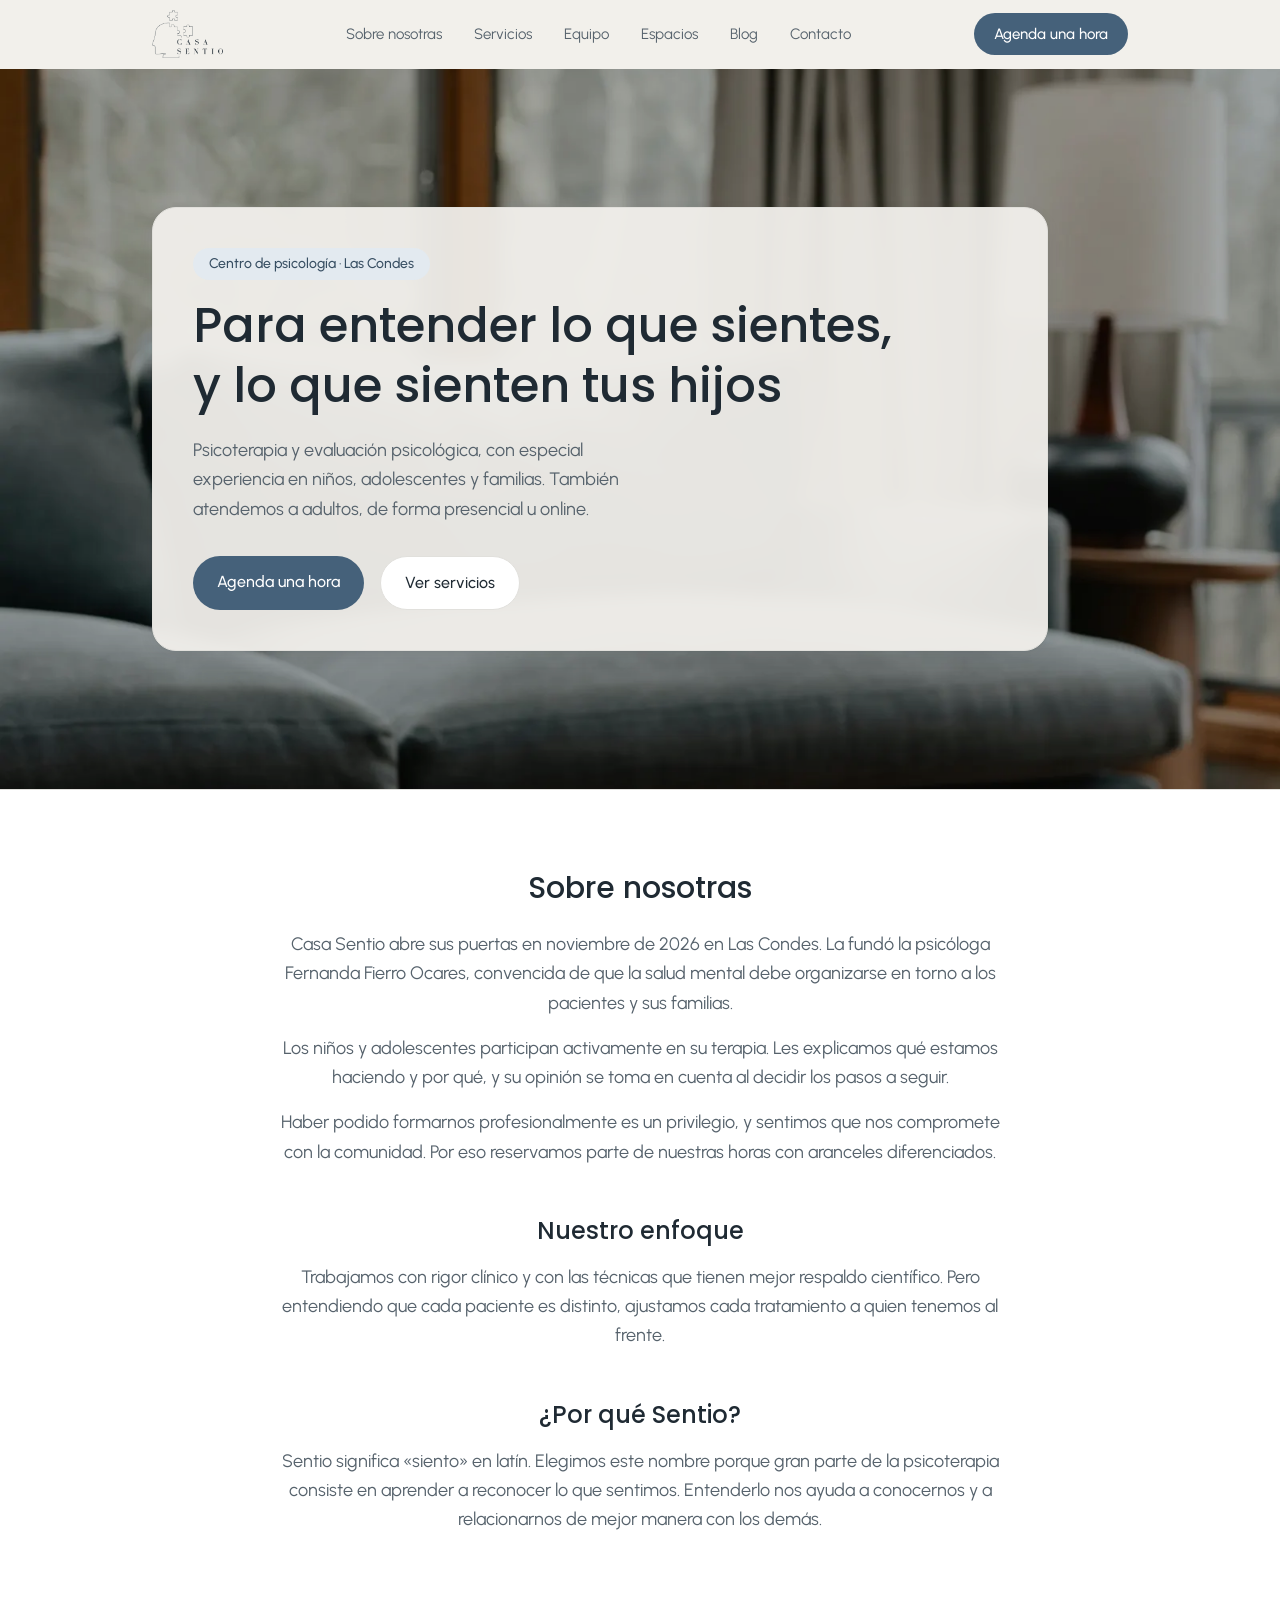
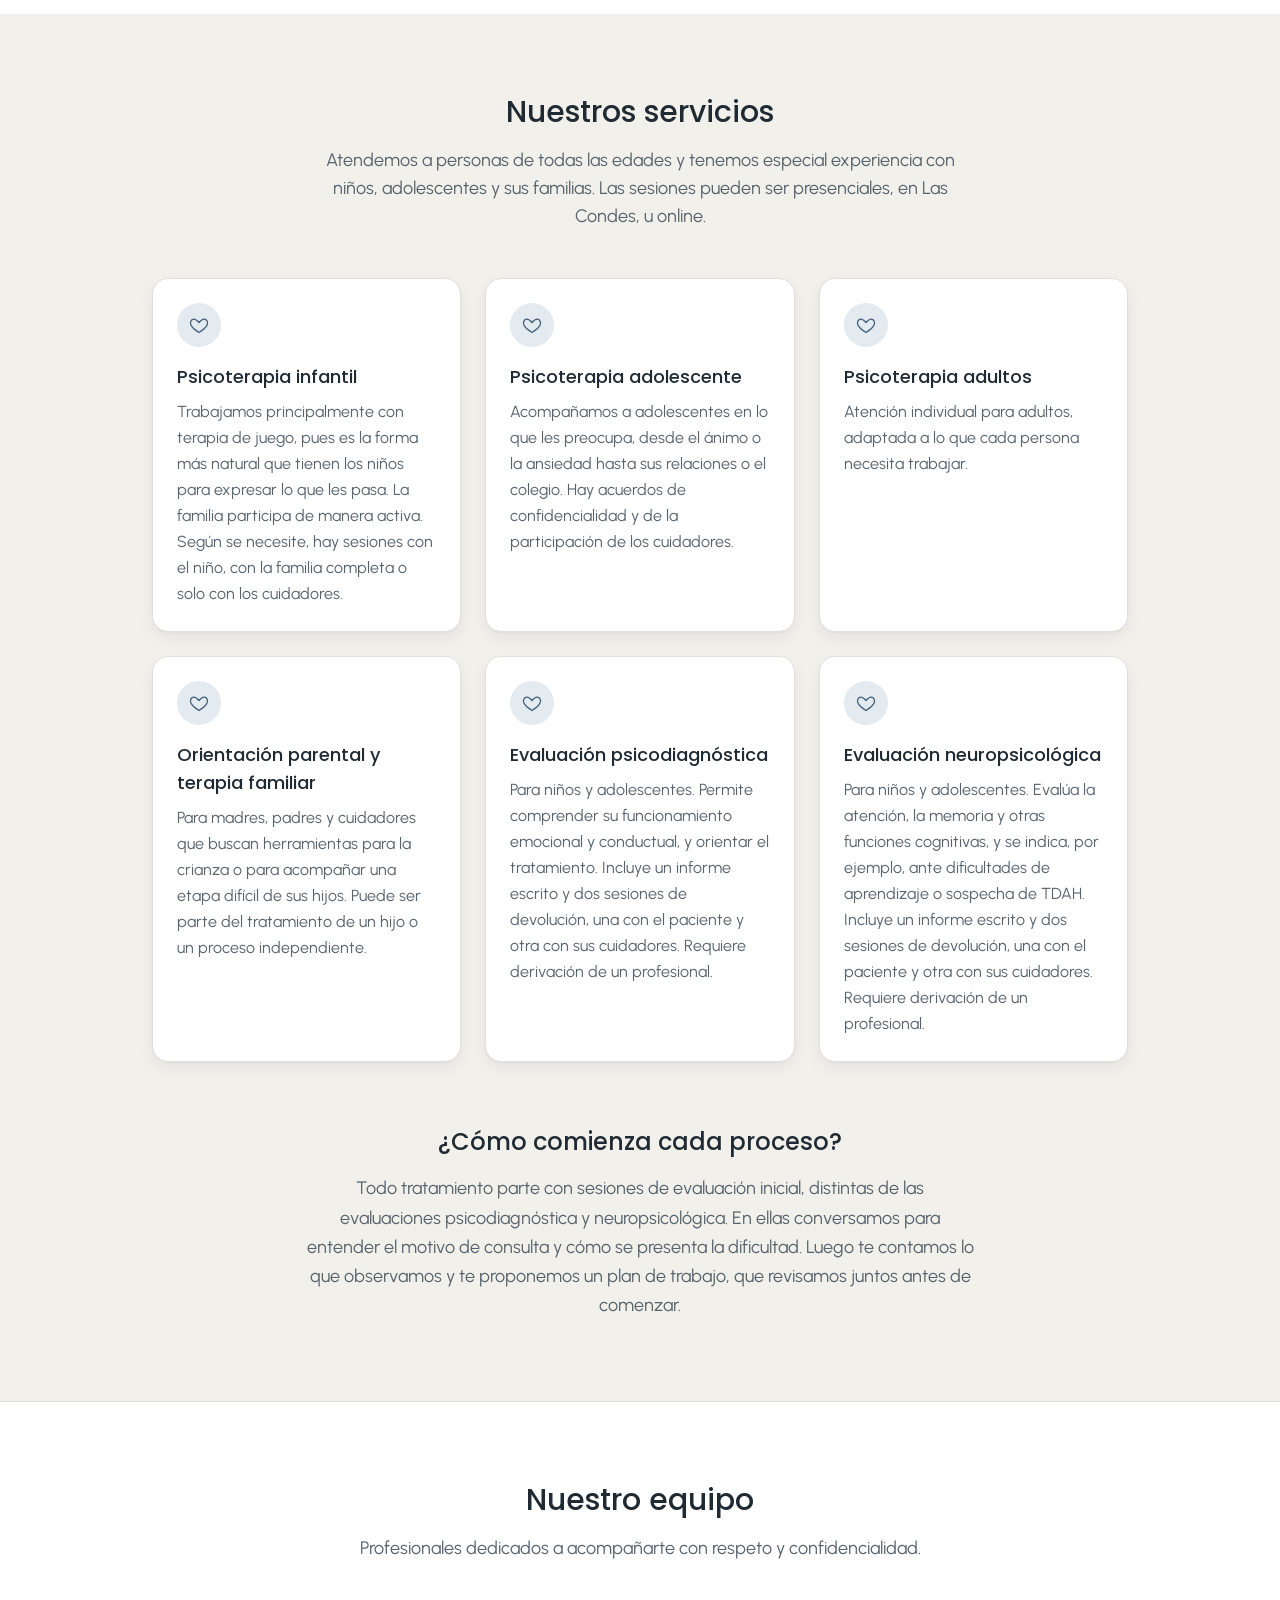
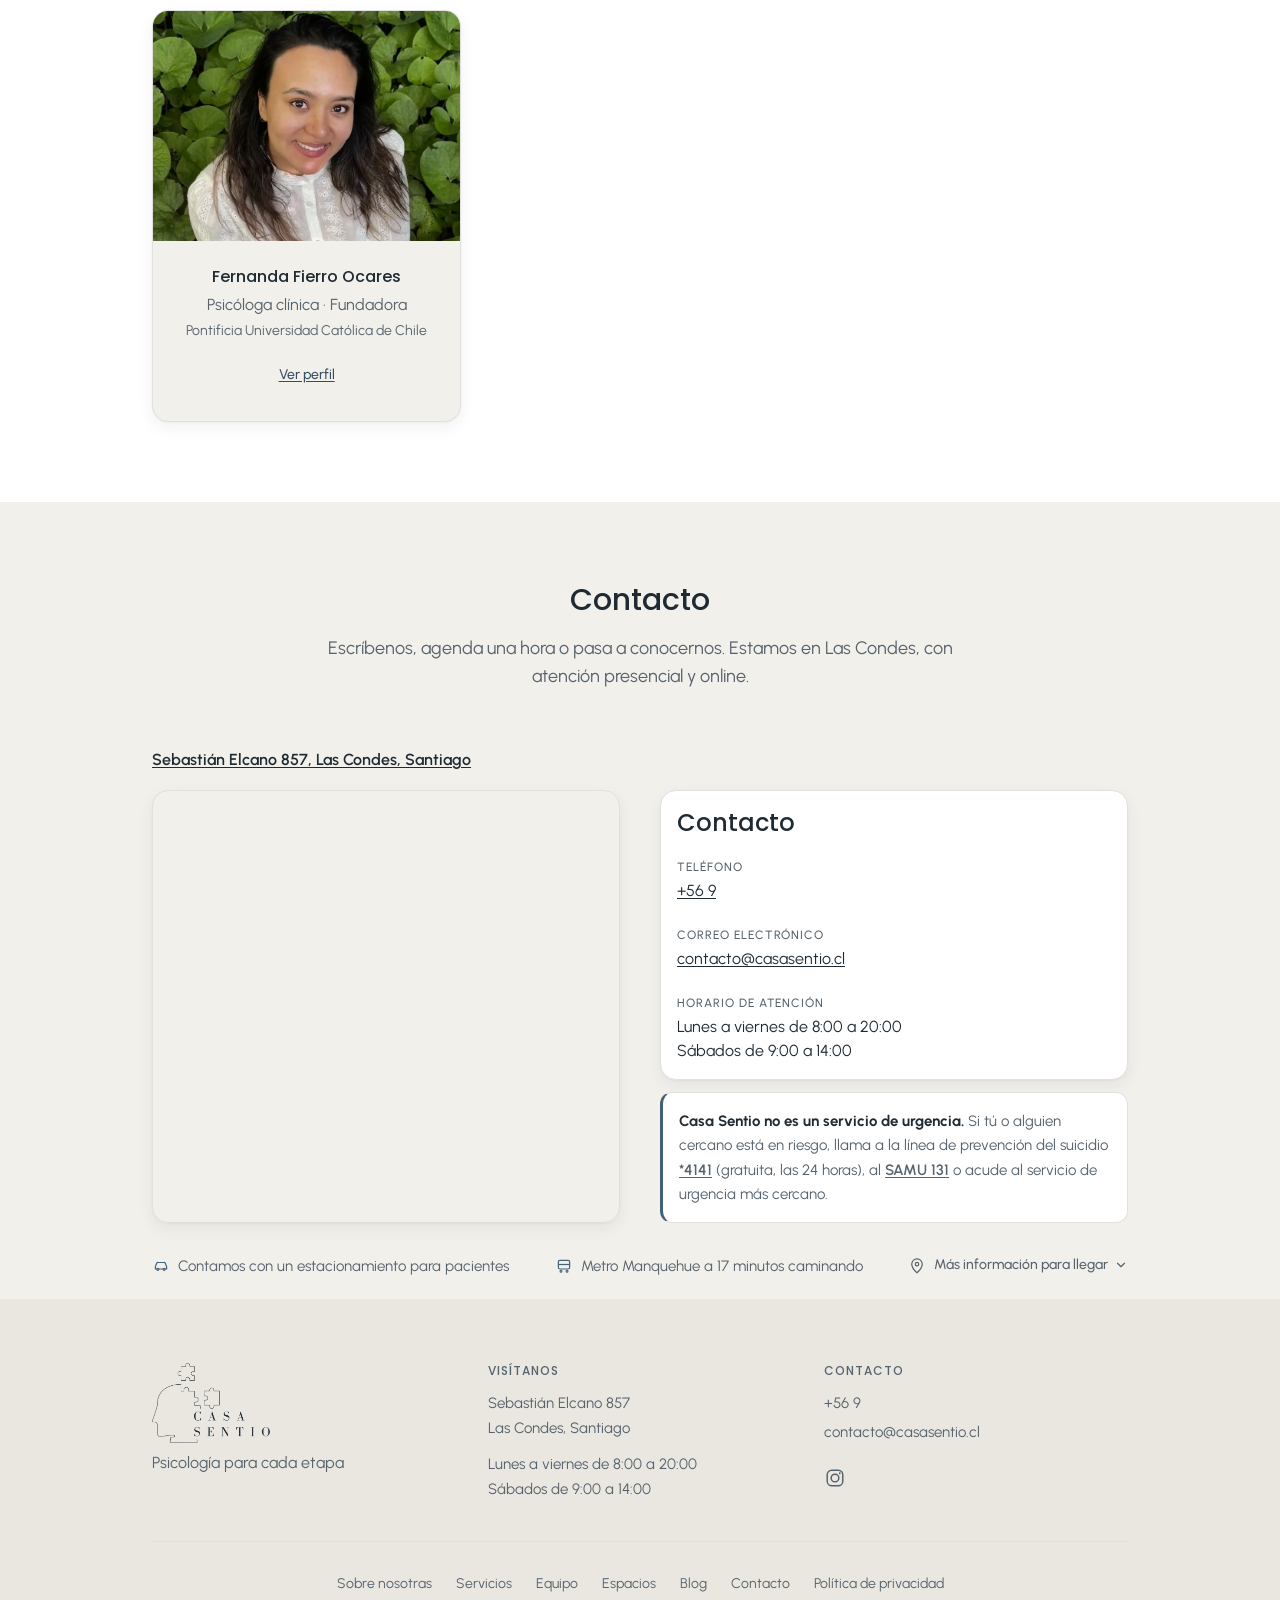
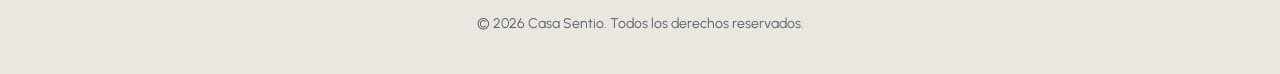
==== index.html @ 4a2efc62 "Publica el sitio" ====
<!doctype html>
<html lang="es-CL">
  <head>
    <meta charset="UTF-8" />
    <link rel="canonical" href="https://casasentio.cl/" />
    <meta name="viewport" content="width=device-width, initial-scale=1.0, viewport-fit=cover" />
    <meta
      name="description"
      content="Centro de psicología en Las Condes con foco en infancia, adolescencia y familia. Atendemos a todas las edades, de forma presencial u online."
    />
    <meta name="theme-color" content="#f2f0eb" media="(prefers-color-scheme: light)" />
    <meta name="theme-color" content="#161b20" media="(prefers-color-scheme: dark)" />
    <title>Casa Sentio — Centro de psicología en Las Condes</title>

    <script type="application/ld+json">
      {
        "@context": "https://schema.org",
        "@type": "Organization",
        "name": "Casa Sentio",
        "url": "https://casasentio.cl",
        "logo": "https://casasentio.cl/favicon-512.png",
        "sameAs": ["https://www.instagram.com/casa.sentio/"],
        "address": {
          "@type": "PostalAddress",
          "streetAddress": "Sebastián Elcano 857",
          "addressLocality": "Las Condes",
          "addressRegion": "Región Metropolitana",
          "addressCountry": "CL"
        }
      }
    </script>

    <meta property="og:type" content="website" />
    <meta property="og:url" content="https://casasentio.cl/" />
    <meta property="og:title" content="Casa Sentio — Centro de psicología en Las Condes" />
    <meta
      property="og:description"
      content="Centro de psicología en Las Condes con foco en infancia, adolescencia y familia. Atendemos a todas las edades, de forma presencial u online."
    />
    <meta property="og:image" content="https://casasentio.cl/og-image.jpg" />
    <meta property="og:image:width" content="1200" />
    <meta property="og:image:height" content="630" />
    <meta name="twitter:card" content="summary_large_image" />

    <link rel="preconnect" href="https://fonts.googleapis.com" />
    <link rel="preconnect" href="https://fonts.gstatic.com" crossorigin />
    <link
      href="https://fonts.googleapis.com/css2?family=Poppins:wght@400;500;600&family=Urbanist:wght@400;500;600;700&display=swap"
      rel="stylesheet"
    />
    <link
      rel="preload"
      as="image"
      href="/hero-mobile-900.webp"
      imagesrcset="/hero-mobile-750.webp 750w, /hero-mobile-900.webp 900w"
      imagesizes="100vw"
      media="(max-width: 640px)"
      fetchpriority="high"
    />
    <link
      rel="preload"
      as="image"
      href="/hero-1600.webp"
      imagesrcset="/hero-900.webp 900w, /hero-1600.webp 1600w"
      imagesizes="100vw"
      media="(min-width: 641px)"
      fetchpriority="high"
    />
    <script type="module" crossorigin src="/assets/main-6iojpC37.js"></script>
    <link rel="modulepreload" crossorigin href="/assets/MobileActionBar-BJbE0g4t.js">
    <link rel="modulepreload" crossorigin href="/assets/Reveal-BGe4wYKg.js">
    <link rel="modulepreload" crossorigin href="/assets/AvisoUrgencia-k-c-USqM.js">
    <link rel="modulepreload" crossorigin href="/assets/useModalTransition-uBAWToHf.js">
    <link rel="modulepreload" crossorigin href="/assets/equipo-CyQn1lFw.js">
    <link rel="stylesheet" crossorigin href="/assets/MobileActionBar-GyXibEy7.css">
  
    <link rel="icon" href="/favicon.svg" type="image/svg+xml">
    <link rel="icon" href="/favicon.ico" sizes="48x48">
    <link rel="icon" href="/favicon-96.png" type="image/png" sizes="96x96">
    <link rel="icon" href="/favicon-192.png" type="image/png" sizes="192x192">
    <link rel="apple-touch-icon" href="/apple-touch-icon.png">
    <link rel="manifest" href="/site.webmanifest">
  </head>
  <body>
    <div id="root"></div>
  </body>
</html>
---- assets/MobileActionBar-GyXibEy7.css ----
/*! tailwindcss v4.3.3 | MIT License | https://tailwindcss.com */
@layer properties{@supports (((-webkit-hyphens:none)) and (not (margin-trim:inline))) or ((-moz-orient:inline) and (not (color:rgb(from red r g b)))){*,:before,:after,::backdrop{--tw-translate-x:0;--tw-translate-y:0;--tw-translate-z:0;--tw-scale-x:1;--tw-scale-y:1;--tw-scale-z:1;--tw-rotate-x:initial;--tw-rotate-y:initial;--tw-rotate-z:initial;--tw-skew-x:initial;--tw-skew-y:initial;--tw-scroll-snap-strictness:proximity;--tw-space-y-reverse:0;--tw-border-style:solid;--tw-leading:initial;--tw-font-weight:initial;--tw-tracking:initial;--tw-shadow:0 0 #0000;--tw-shadow-color:initial;--tw-shadow-alpha:100%;--tw-inset-shadow:0 0 #0000;--tw-inset-shadow-color:initial;--tw-inset-shadow-alpha:100%;--tw-ring-color:initial;--tw-ring-shadow:0 0 #0000;--tw-inset-ring-color:initial;--tw-inset-ring-shadow:0 0 #0000;--tw-ring-inset:initial;--tw-ring-offset-width:0px;--tw-ring-offset-color:#fff;--tw-ring-offset-shadow:0 0 #0000;--tw-blur:initial;--tw-brightness:initial;--tw-contrast:initial;--tw-grayscale:initial;--tw-hue-rotate:initial;--tw-invert:initial;--tw-opacity:initial;--tw-saturate:initial;--tw-sepia:initial;--tw-drop-shadow:initial;--tw-drop-shadow-color:initial;--tw-drop-shadow-alpha:100%;--tw-drop-shadow-size:initial;--tw-backdrop-blur:initial;--tw-backdrop-brightness:initial;--tw-backdrop-contrast:initial;--tw-backdrop-grayscale:initial;--tw-backdrop-hue-rotate:initial;--tw-backdrop-invert:initial;--tw-backdrop-opacity:initial;--tw-backdrop-saturate:initial;--tw-backdrop-sepia:initial;--tw-duration:initial;--tw-ease:initial}}}@layer theme{:root,:host{--font-sans:"Urbanist", system-ui, sans-serif;--font-mono:ui-monospace, SFMono-Regular, Menlo, Monaco, Consolas, "Liberation Mono", "Courier New", monospace;--color-black:#000;--color-white:#fff;--spacing:.25rem;--container-md:28rem;--container-lg:32rem;--container-xl:36rem;--container-2xl:42rem;--container-3xl:48rem;--container-4xl:56rem;--container-5xl:64rem;--text-xs:.75rem;--text-xs--line-height:calc(1 / .75);--text-sm:.875rem;--text-sm--line-height:calc(1.25 / .875);--text-base:1rem;--text-base--line-height:calc(1.5 / 1);--text-lg:1.125rem;--text-lg--line-height:calc(1.75 / 1.125);--text-2xl:1.5rem;--text-2xl--line-height:calc(2 / 1.5);--text-3xl:1.875rem;--text-3xl--line-height:calc(2.25 / 1.875);--text-4xl:2.25rem;--text-4xl--line-height:calc(2.5 / 2.25);--text-5xl:3rem;--text-5xl--line-height:1;--font-weight-normal:400;--font-weight-medium:500;--font-weight-semibold:600;--leading-tight:1.25;--leading-relaxed:1.625;--radius-lg:.5rem;--radius-xl:.75rem;--radius-2xl:1rem;--radius-3xl:1.5rem;--ease-in:cubic-bezier(.4, 0, 1, 1);--ease-out:cubic-bezier(0, 0, .2, 1);--blur-sm:8px;--blur-md:12px;--default-transition-duration:.15s;--default-transition-timing-function:cubic-bezier(.4, 0, .2, 1);--default-font-family:var(--font-sans);--default-mono-font-family:var(--font-mono);--font-heading:"Poppins", system-ui, sans-serif;--color-bg:#f2f0eb;--color-surface:#fff;--color-ink:#1f2a33;--color-ink-soft:#56626c;--color-primary:#45617a;--color-primary-soft:#e3eaf0;--color-on-primary:#fff;--color-blog-band:#fff;--color-blog-card:#f2f0eb;--color-footer-bg:#eae7e1}}@layer base{*,:after,:before,::backdrop{box-sizing:border-box;border:0 solid;margin:0;padding:0}::file-selector-button{box-sizing:border-box;border:0 solid;margin:0;padding:0}html,:host{-webkit-text-size-adjust:100%;tab-size:4;line-height:1.5;font-family:var(--default-font-family,-apple-system, BlinkMacSystemFont, "Segoe UI", Roboto, "Helvetica Neue", "Noto Sans", Arial, sans-serif, "Apple Color Emoji", "Segoe UI Emoji", "Segoe UI Symbol", "Noto Color Emoji");font-feature-settings:var(--default-font-feature-settings,normal);font-variation-settings:var(--default-font-variation-settings,normal);-webkit-tap-highlight-color:transparent}hr{height:0;color:inherit;border-top-width:1px}abbr:where([title]){-webkit-text-decoration:underline dotted;text-decoration:underline dotted}h1,h2,h3,h4,h5,h6{font-size:inherit;font-weight:inherit}a{color:inherit;-webkit-text-decoration:inherit;-webkit-text-decoration:inherit;-webkit-text-decoration:inherit;-webkit-text-decoration:inherit;text-decoration:inherit}b,strong{font-weight:bolder}code,kbd,samp,pre{font-family:var(--default-mono-font-family,ui-monospace, SFMono-Regular, Menlo, Monaco, Consolas, "Liberation Mono", "Courier New", monospace);font-feature-settings:var(--default-mono-font-feature-settings,normal);font-variation-settings:var(--default-mono-font-variation-settings,normal);font-size:1em}small{font-size:80%}sub,sup{vertical-align:baseline;font-size:75%;line-height:0;position:relative}sub{bottom:-.25em}sup{top:-.5em}table{text-indent:0;border-color:inherit;border-collapse:collapse}:-moz-focusring:where(:not(iframe)){outline:auto}progress{vertical-align:baseline}summary{display:list-item}ol,ul,menu{list-style:none}img,svg,video,canvas,audio,iframe,embed,object{vertical-align:middle;display:block}img,video{max-width:100%;height:auto}button,input,select,optgroup,textarea{font:inherit;font-feature-settings:inherit;font-variation-settings:inherit;letter-spacing:inherit;color:inherit;opacity:1;background-color:#0000;border-radius:0}::file-selector-button{font:inherit;font-feature-settings:inherit;font-variation-settings:inherit;letter-spacing:inherit;color:inherit;opacity:1;background-color:#0000;border-radius:0}:where(select:is([multiple],[size])) optgroup{font-weight:bolder}:where(select:is([multiple],[size])) optgroup option{padding-inline-start:20px}::file-selector-button{margin-inline-end:4px}::placeholder{opacity:1}@supports (not ((-webkit-appearance:-apple-pay-button))) or (contain-intrinsic-size:1px){::placeholder{color:currentColor}@supports (color:color-mix(in lab, red, red)){::placeholder{color:color-mix(in oklab, currentcolor 50%, transparent)}}}textarea{resize:vertical}::-webkit-search-decoration{-webkit-appearance:none}::-webkit-date-and-time-value{min-height:1lh;text-align:inherit}::-webkit-datetime-edit{display:inline-flex}::-webkit-datetime-edit-fields-wrapper{padding:0}::-webkit-datetime-edit{padding-block:0}::-webkit-datetime-edit-year-field{padding-block:0}::-webkit-datetime-edit-month-field{padding-block:0}::-webkit-datetime-edit-day-field{padding-block:0}::-webkit-datetime-edit-hour-field{padding-block:0}::-webkit-datetime-edit-minute-field{padding-block:0}::-webkit-datetime-edit-second-field{padding-block:0}::-webkit-datetime-edit-millisecond-field{padding-block:0}::-webkit-datetime-edit-meridiem-field{padding-block:0}::-webkit-calendar-picker-indicator{line-height:1}:-moz-ui-invalid{box-shadow:none}button,input:where([type=button],[type=reset],[type=submit]){appearance:button}::file-selector-button{appearance:button}::-webkit-inner-spin-button{height:auto}::-webkit-outer-spin-button{height:auto}[hidden]:where(:not([hidden=until-found])){display:none!important}html{scroll-behavior:smooth}body{background-color:var(--color-bg);color:var(--color-ink);font-family:var(--font-sans);-webkit-font-smoothing:antialiased;font-weight:400}h1,h2,h3{font-family:var(--font-heading);color:var(--color-ink);font-weight:500}:focus-visible{outline:3px solid var(--color-primary);outline-offset:2px}@media (prefers-reduced-motion:reduce){html{scroll-behavior:auto}}}@layer components;@layer utilities{.pointer-events-none{pointer-events:none}.visible{visibility:visible}.sr-only{clip-path:inset(50%);white-space:nowrap;border-width:0;width:1px;height:1px;margin:-1px;padding:0;position:absolute;overflow:hidden}.absolute{position:absolute}.fixed{position:fixed}.relative{position:relative}.sticky{position:sticky}.inset-0{inset:0}.inset-x-0{inset-inline:0}.-top-14{top:calc(var(--spacing) * -14)}.top-0{top:0}.top-1\/2{top:50%}.top-4{top:calc(var(--spacing) * 4)}.right-0{right:0}.right-2{right:calc(var(--spacing) * 2)}.right-4{right:calc(var(--spacing) * 4)}.bottom-0{bottom:0}.left-2{left:calc(var(--spacing) * 2)}.left-4{left:calc(var(--spacing) * 4)}.isolate{isolation:isolate}.-z-10{z-index:calc(10 * -1)}.-z-20{z-index:calc(20 * -1)}.z-10{z-index:10}.z-40{z-index:40}.z-50{z-index:50}.z-\[100\]{z-index:100}.z-\[200\]{z-index:200}.order-1{order:1}.order-2{order:2}.order-3{order:3}.col-start-2{grid-column-start:2}.col-start-3{grid-column-start:3}.row-span-2{grid-row:span 2/span 2}.-m-1{margin:calc(var(--spacing) * -1)}.mx-auto{margin-inline:auto}.-my-2\.5{margin-block:calc(var(--spacing) * -2.5)}.mt-0\.5{margin-top:calc(var(--spacing) * .5)}.mt-1{margin-top:var(--spacing)}.mt-2{margin-top:calc(var(--spacing) * 2)}.mt-3{margin-top:calc(var(--spacing) * 3)}.mt-4{margin-top:calc(var(--spacing) * 4)}.mt-5{margin-top:calc(var(--spacing) * 5)}.mt-6{margin-top:calc(var(--spacing) * 6)}.mt-8{margin-top:calc(var(--spacing) * 8)}.mt-10{margin-top:calc(var(--spacing) * 10)}.mt-12{margin-top:calc(var(--spacing) * 12)}.mt-16{margin-top:calc(var(--spacing) * 16)}.mt-20{margin-top:calc(var(--spacing) * 20)}.mt-\[15px\]{margin-top:15px}.mt-\[24px\]{margin-top:24px}.mt-\[30px\]{margin-top:30px}.mb-4{margin-bottom:calc(var(--spacing) * 4)}.mb-5{margin-bottom:calc(var(--spacing) * 5)}.mb-8{margin-bottom:calc(var(--spacing) * 8)}.line-clamp-1{-webkit-line-clamp:1;-webkit-box-orient:vertical;display:-webkit-box;overflow:hidden}.line-clamp-2{-webkit-line-clamp:2;-webkit-box-orient:vertical;display:-webkit-box;overflow:hidden}.line-clamp-3{-webkit-line-clamp:3;-webkit-box-orient:vertical;display:-webkit-box;overflow:hidden}.block{display:block}.flex{display:flex}.grid{display:grid}.hidden{display:none}.inline{display:inline}.inline-block{display:inline-block}.inline-flex{display:inline-flex}.aspect-\[4\/3\]{aspect-ratio:4/3}.aspect-\[11\/6\]{aspect-ratio:11/6}.aspect-\[16\/9\]{aspect-ratio:16/9}.aspect-\[16\/10\]{aspect-ratio:16/10}.aspect-square{aspect-ratio:1}.h-1\.5{height:calc(var(--spacing) * 1.5)}.h-5{height:calc(var(--spacing) * 5)}.h-9{height:calc(var(--spacing) * 9)}.h-10{height:calc(var(--spacing) * 10)}.h-11{height:calc(var(--spacing) * 11)}.h-14{height:calc(var(--spacing) * 14)}.h-16{height:calc(var(--spacing) * 16)}.h-32{height:calc(var(--spacing) * 32)}.h-\[110px\]{height:110px}.h-\[220px\]{height:220px}.h-auto{height:auto}.h-full{height:100%}.max-h-\[75dvh\]{max-height:75dvh}.max-h-\[90dvh\]{max-height:90dvh}.max-h-full{max-height:100%}.min-h-0{min-height:0}.min-h-9{min-height:calc(var(--spacing) * 9)}.min-h-11{min-height:calc(var(--spacing) * 11)}.min-h-\[640px\]{min-height:640px}.min-h-screen{min-height:100vh}.w-1\.5{width:calc(var(--spacing) * 1.5)}.w-5{width:calc(var(--spacing) * 5)}.w-9{width:calc(var(--spacing) * 9)}.w-11{width:calc(var(--spacing) * 11)}.w-14{width:calc(var(--spacing) * 14)}.w-16{width:calc(var(--spacing) * 16)}.w-40{width:calc(var(--spacing) * 40)}.w-auto{width:auto}.w-fit{width:fit-content}.w-full{width:100%}.max-w-2xl{max-width:var(--container-2xl)}.max-w-3xl{max-width:var(--container-3xl)}.max-w-4xl{max-width:var(--container-4xl)}.max-w-5xl{max-width:var(--container-5xl)}.max-w-\[560px\]{max-width:560px}.max-w-\[680px\]{max-width:680px}.max-w-full{max-width:100%}.max-w-md{max-width:var(--container-md)}.max-w-xl{max-width:var(--container-xl)}.min-w-0{min-width:0}.flex-1{flex:1}.shrink-0{flex-shrink:0}.-translate-y-1\/2{--tw-translate-y:calc(calc(1 / 2 * 100%) * -1);translate:var(--tw-translate-x) var(--tw-translate-y)}.translate-y-0{--tw-translate-y:0px;translate:var(--tw-translate-x) var(--tw-translate-y)}.translate-y-5{--tw-translate-y:calc(var(--spacing) * 5);translate:var(--tw-translate-x) var(--tw-translate-y)}.translate-y-full{--tw-translate-y:100%;translate:var(--tw-translate-x) var(--tw-translate-y)}.scale-95{--tw-scale-x:95%;--tw-scale-y:95%;--tw-scale-z:95%;scale:var(--tw-scale-x) var(--tw-scale-y)}.scale-100{--tw-scale-x:100%;--tw-scale-y:100%;--tw-scale-z:100%;scale:var(--tw-scale-x) var(--tw-scale-y)}.rotate-180{rotate:180deg}.transform{transform:var(--tw-rotate-x,) var(--tw-rotate-y,) var(--tw-rotate-z,) var(--tw-skew-x,) var(--tw-skew-y,)}.snap-x{scroll-snap-type:x var(--tw-scroll-snap-strictness)}.snap-mandatory{--tw-scroll-snap-strictness:mandatory}.snap-center{scroll-snap-align:center}.scroll-mt-\[calc\(85px\+env\(safe-area-inset-top\)\)\]{scroll-margin-top:calc(85px + env(safe-area-inset-top))}.grid-cols-1{grid-template-columns:repeat(1,minmax(0,1fr))}.grid-cols-\[1fr_auto_1fr\]{grid-template-columns:1fr auto 1fr}.grid-cols-\[8fr_3fr\]{grid-template-columns:8fr 3fr}.grid-rows-2{grid-template-rows:repeat(2,minmax(0,1fr))}.grid-rows-\[0fr\]{grid-template-rows:0fr}.grid-rows-\[1fr\]{grid-template-rows:1fr}.flex-col{flex-direction:column}.flex-wrap{flex-wrap:wrap}.items-center{align-items:center}.items-end{align-items:flex-end}.items-start{align-items:flex-start}.justify-between{justify-content:space-between}.justify-center{justify-content:center}.gap-0{gap:0}.gap-1{gap:var(--spacing)}.gap-1\.5{gap:calc(var(--spacing) * 1.5)}.gap-2{gap:calc(var(--spacing) * 2)}.gap-3{gap:calc(var(--spacing) * 3)}.gap-4{gap:calc(var(--spacing) * 4)}.gap-5{gap:calc(var(--spacing) * 5)}.gap-6{gap:calc(var(--spacing) * 6)}.gap-8{gap:calc(var(--spacing) * 8)}:where(.space-y-1>:not(:last-child)){--tw-space-y-reverse:0;margin-block-start:calc(var(--spacing) * var(--tw-space-y-reverse));margin-block-end:calc(var(--spacing) * calc(1 - var(--tw-space-y-reverse)))}:where(.space-y-3>:not(:last-child)){--tw-space-y-reverse:0;margin-block-start:calc(calc(var(--spacing) * 3) * var(--tw-space-y-reverse));margin-block-end:calc(calc(var(--spacing) * 3) * calc(1 - var(--tw-space-y-reverse)))}:where(.space-y-4>:not(:last-child)){--tw-space-y-reverse:0;margin-block-start:calc(calc(var(--spacing) * 4) * var(--tw-space-y-reverse));margin-block-end:calc(calc(var(--spacing) * 4) * calc(1 - var(--tw-space-y-reverse)))}.gap-x-6{column-gap:calc(var(--spacing) * 6)}.gap-y-2{row-gap:calc(var(--spacing) * 2)}.gap-y-6{row-gap:calc(var(--spacing) * 6)}.justify-self-end{justify-self:flex-end}.overflow-hidden{overflow:hidden}.overflow-x-auto{overflow-x:auto}.overflow-y-auto{overflow-y:auto}.scroll-smooth{scroll-behavior:smooth}.rounded-2xl{border-radius:var(--radius-2xl)}.rounded-3xl{border-radius:var(--radius-3xl)}.rounded-full{border-radius:2147483647px}.rounded-lg{border-radius:var(--radius-lg)}.rounded-xl{border-radius:var(--radius-xl)}.rounded-t-3xl{border-top-left-radius:var(--radius-3xl);border-top-right-radius:var(--radius-3xl)}.border{border-style:var(--tw-border-style);border-width:1px}.border-t{border-top-style:var(--tw-border-style);border-top-width:1px}.border-b{border-bottom-style:var(--tw-border-style);border-bottom-width:1px}.border-l-\[3px\]{border-left-style:var(--tw-border-style);border-left-width:3px}.border-\[var\(--color-border\)\]{border-color:var(--color-border)}.border-\[var\(--color-primary\)\]{border-color:var(--color-primary)}.border-transparent{border-color:#0000}.border-l-\[var\(--color-primary\)\]{border-left-color:var(--color-primary)}.bg-\[var\(--color-bg\)\]{background-color:var(--color-bg)}.bg-\[var\(--color-bg\)\]\/80{background-color:#f2f0ebcc}@supports (color:color-mix(in lab, red, red)){.bg-\[var\(--color-bg\)\]\/80{background-color:color-mix(in oklab, var(--color-bg) 80%, transparent)}}.bg-\[var\(--color-bg\)\]\/95{background-color:#f2f0ebf2}@supports (color:color-mix(in lab, red, red)){.bg-\[var\(--color-bg\)\]\/95{background-color:color-mix(in oklab, var(--color-bg) 95%, transparent)}}.bg-\[var\(--color-blog-band\)\]{background-color:var(--color-blog-band)}.bg-\[var\(--color-blog-card\)\]{background-color:var(--color-blog-card)}.bg-\[var\(--color-border\)\]{background-color:var(--color-border)}.bg-\[var\(--color-footer-bg\)\]{background-color:var(--color-footer-bg)}.bg-\[var\(--color-primary\)\]{background-color:var(--color-primary)}.bg-\[var\(--color-primary-soft\)\]{background-color:var(--color-primary-soft)}.bg-\[var\(--color-surface\)\]{background-color:var(--color-surface)}.bg-\[var\(--color-surface\)\]\/95{background-color:#fffffff2}@supports (color:color-mix(in lab, red, red)){.bg-\[var\(--color-surface\)\]\/95{background-color:color-mix(in oklab, var(--color-surface) 95%, transparent)}}.bg-\[var\(--color-whatsapp\)\]{background-color:var(--color-whatsapp)}.bg-black\/0{background-color:#0000}@supports (color:color-mix(in lab, red, red)){.bg-black\/0{background-color:color-mix(in oklab, var(--color-black) 0%, transparent)}}.bg-black\/20{background-color:#0003}@supports (color:color-mix(in lab, red, red)){.bg-black\/20{background-color:color-mix(in oklab, var(--color-black) 20%, transparent)}}.bg-black\/40{background-color:#0006}@supports (color:color-mix(in lab, red, red)){.bg-black\/40{background-color:color-mix(in oklab, var(--color-black) 40%, transparent)}}.bg-black\/50{background-color:#00000080}@supports (color:color-mix(in lab, red, red)){.bg-black\/50{background-color:color-mix(in oklab, var(--color-black) 50%, transparent)}}.bg-black\/55{background-color:#0000008c}@supports (color:color-mix(in lab, red, red)){.bg-black\/55{background-color:color-mix(in oklab, var(--color-black) 55%, transparent)}}.bg-black\/90{background-color:#000000e6}@supports (color:color-mix(in lab, red, red)){.bg-black\/90{background-color:color-mix(in oklab, var(--color-black) 90%, transparent)}}.bg-current{background-color:currentColor}.object-contain{object-fit:contain}.object-cover{object-fit:cover}.object-\[center_25\%\]{object-position:center 25%}.object-\[center_35\%\]{object-position:center 35%}.p-1{padding:var(--spacing)}.p-4{padding:calc(var(--spacing) * 4)}.p-5{padding:calc(var(--spacing) * 5)}.p-6{padding:calc(var(--spacing) * 6)}.p-8{padding:calc(var(--spacing) * 8)}.px-2{padding-inline:calc(var(--spacing) * 2)}.px-3{padding-inline:calc(var(--spacing) * 3)}.px-4{padding-inline:calc(var(--spacing) * 4)}.px-5{padding-inline:calc(var(--spacing) * 5)}.px-6{padding-inline:calc(var(--spacing) * 6)}.py-1\.5{padding-block:calc(var(--spacing) * 1.5)}.py-2{padding-block:calc(var(--spacing) * 2)}.py-2\.5{padding-block:calc(var(--spacing) * 2.5)}.py-3{padding-block:calc(var(--spacing) * 3)}.py-3\.5{padding-block:calc(var(--spacing) * 3.5)}.py-5{padding-block:calc(var(--spacing) * 5)}.py-12{padding-block:calc(var(--spacing) * 12)}.py-16{padding-block:calc(var(--spacing) * 16)}.py-24{padding-block:calc(var(--spacing) * 24)}.pt-2{padding-top:calc(var(--spacing) * 2)}.pt-3{padding-top:calc(var(--spacing) * 3)}.pt-8{padding-top:calc(var(--spacing) * 8)}.pt-12{padding-top:calc(var(--spacing) * 12)}.pt-16{padding-top:calc(var(--spacing) * 16)}.pt-\[env\(safe-area-inset-top\)\]{padding-top:env(safe-area-inset-top)}.pr-10{padding-right:calc(var(--spacing) * 10)}.pr-11{padding-right:calc(var(--spacing) * 11)}.pb-12{padding-bottom:calc(var(--spacing) * 12)}.pb-16{padding-bottom:calc(var(--spacing) * 16)}.pb-\[30px\]{padding-bottom:30px}.pb-\[calc\(1\.5rem\+env\(safe-area-inset-bottom\)\)\]{padding-bottom:calc(1.5rem + env(safe-area-inset-bottom))}.pb-\[calc\(1rem\+env\(safe-area-inset-bottom\)\)\]{padding-bottom:calc(1rem + env(safe-area-inset-bottom))}.pb-\[calc\(4\.5rem\+env\(safe-area-inset-bottom\)\)\]{padding-bottom:calc(4.5rem + env(safe-area-inset-bottom))}.pl-11{padding-left:calc(var(--spacing) * 11)}.text-center{text-align:center}.text-left{text-align:left}.text-2xl{font-size:var(--text-2xl);line-height:var(--tw-leading,var(--text-2xl--line-height))}.text-3xl{font-size:var(--text-3xl);line-height:var(--tw-leading,var(--text-3xl--line-height))}.text-4xl{font-size:var(--text-4xl);line-height:var(--tw-leading,var(--text-4xl--line-height))}.text-base{font-size:var(--text-base);line-height:var(--tw-leading,var(--text-base--line-height))}.text-lg{font-size:var(--text-lg);line-height:var(--tw-leading,var(--text-lg--line-height))}.text-sm{font-size:var(--text-sm);line-height:var(--tw-leading,var(--text-sm--line-height))}.text-xs{font-size:var(--text-xs);line-height:var(--tw-leading,var(--text-xs--line-height))}.text-\[13px\]{font-size:13px}.text-\[14px\]{font-size:14px}.text-\[15px\]{font-size:15px}.text-\[16px\]{font-size:16px}.text-\[30px\]{font-size:30px}.leading-\[1\.2\]{--tw-leading:1.2;line-height:1.2}.leading-relaxed{--tw-leading:var(--leading-relaxed);line-height:var(--leading-relaxed)}.leading-tight{--tw-leading:var(--leading-tight);line-height:var(--leading-tight)}.font-medium{--tw-font-weight:var(--font-weight-medium);font-weight:var(--font-weight-medium)}.font-normal{--tw-font-weight:var(--font-weight-normal);font-weight:var(--font-weight-normal)}.font-semibold{--tw-font-weight:var(--font-weight-semibold);font-weight:var(--font-weight-semibold)}.tracking-\[0\.08em\]{--tw-tracking:.08em;letter-spacing:.08em}.text-balance{text-wrap:balance}.whitespace-nowrap{white-space:nowrap}.text-\[var\(--color-ink\)\]{color:var(--color-ink)}.text-\[var\(--color-ink-soft\)\]{color:var(--color-ink-soft)}.text-\[var\(--color-on-primary\)\]{color:var(--color-on-primary)}.text-\[var\(--color-primary\)\]{color:var(--color-primary)}.text-\[var\(--color-primary-dark\)\]{color:var(--color-primary-dark)}.text-white{color:var(--color-white)}.text-white\/80{color:#fffc}@supports (color:color-mix(in lab, red, red)){.text-white\/80{color:color-mix(in oklab, var(--color-white) 80%, transparent)}}.text-white\/90{color:#ffffffe6}@supports (color:color-mix(in lab, red, red)){.text-white\/90{color:color-mix(in oklab, var(--color-white) 90%, transparent)}}.uppercase{text-transform:uppercase}.underline{text-decoration-line:underline}.underline-offset-2{text-underline-offset:2px}.opacity-0{opacity:0}.opacity-100{opacity:1}.shadow-\[var\(--shadow-card\)\]{--tw-shadow:var(--shadow-card);box-shadow:var(--tw-inset-shadow), var(--tw-inset-ring-shadow), var(--tw-ring-offset-shadow), var(--tw-ring-shadow), var(--tw-shadow)}.shadow-\[var\(--shadow-card-hover\)\]{--tw-shadow:var(--shadow-card-hover);box-shadow:var(--tw-inset-shadow), var(--tw-inset-ring-shadow), var(--tw-ring-offset-shadow), var(--tw-ring-shadow), var(--tw-shadow)}.filter{filter:var(--tw-blur,) var(--tw-brightness,) var(--tw-contrast,) var(--tw-grayscale,) var(--tw-hue-rotate,) var(--tw-invert,) var(--tw-saturate,) var(--tw-sepia,) var(--tw-drop-shadow,)}.backdrop-blur-md{--tw-backdrop-blur:blur(var(--blur-md));-webkit-backdrop-filter:var(--tw-backdrop-blur,) var(--tw-backdrop-brightness,) var(--tw-backdrop-contrast,) var(--tw-backdrop-grayscale,) var(--tw-backdrop-hue-rotate,) var(--tw-backdrop-invert,) var(--tw-backdrop-opacity,) var(--tw-backdrop-saturate,) var(--tw-backdrop-sepia,);backdrop-filter:var(--tw-backdrop-blur,) var(--tw-backdrop-brightness,) var(--tw-backdrop-contrast,) var(--tw-backdrop-grayscale,) var(--tw-backdrop-hue-rotate,) var(--tw-backdrop-invert,) var(--tw-backdrop-opacity,) var(--tw-backdrop-saturate,) var(--tw-backdrop-sepia,)}.backdrop-blur-sm{--tw-backdrop-blur:blur(var(--blur-sm));-webkit-backdrop-filter:var(--tw-backdrop-blur,) var(--tw-backdrop-brightness,) var(--tw-backdrop-contrast,) var(--tw-backdrop-grayscale,) var(--tw-backdrop-hue-rotate,) var(--tw-backdrop-invert,) var(--tw-backdrop-opacity,) var(--tw-backdrop-saturate,) var(--tw-backdrop-sepia,);backdrop-filter:var(--tw-backdrop-blur,) var(--tw-backdrop-brightness,) var(--tw-backdrop-contrast,) var(--tw-backdrop-grayscale,) var(--tw-backdrop-hue-rotate,) var(--tw-backdrop-invert,) var(--tw-backdrop-opacity,) var(--tw-backdrop-saturate,) var(--tw-backdrop-sepia,)}.transition-\[grid-template-rows\]{transition-property:grid-template-rows;transition-timing-function:var(--tw-ease,var(--default-transition-timing-function));transition-duration:var(--tw-duration,var(--default-transition-duration))}.transition-all{transition-property:all;transition-timing-function:var(--tw-ease,var(--default-transition-timing-function));transition-duration:var(--tw-duration,var(--default-transition-duration))}.transition-colors{transition-property:color,background-color,border-color,outline-color,text-decoration-color,fill,stroke,--tw-gradient-from,--tw-gradient-via,--tw-gradient-to;transition-timing-function:var(--tw-ease,var(--default-transition-timing-function));transition-duration:var(--tw-duration,var(--default-transition-duration))}.transition-opacity{transition-property:opacity;transition-timing-function:var(--tw-ease,var(--default-transition-timing-function));transition-duration:var(--tw-duration,var(--default-transition-duration))}.transition-shadow{transition-property:box-shadow;transition-timing-function:var(--tw-ease,var(--default-transition-timing-function));transition-duration:var(--tw-duration,var(--default-transition-duration))}.transition-transform{transition-property:transform,translate,scale,rotate;transition-timing-function:var(--tw-ease,var(--default-transition-timing-function));transition-duration:var(--tw-duration,var(--default-transition-duration))}.duration-200{--tw-duration:.2s;transition-duration:.2s}.duration-300{--tw-duration:.3s;transition-duration:.3s}.duration-500{--tw-duration:.5s;transition-duration:.5s}.ease-in{--tw-ease:var(--ease-in);transition-timing-function:var(--ease-in)}.ease-out{--tw-ease:var(--ease-out);transition-timing-function:var(--ease-out)}@media (hover:hover){.group-hover\:scale-\[1\.03\]:is(:where(.group):hover *){scale:1.03}.group-hover\:bg-black\/10:is(:where(.group):hover *){background-color:#0000001a}@supports (color:color-mix(in lab, red, red)){.group-hover\:bg-black\/10:is(:where(.group):hover *){background-color:color-mix(in oklab, var(--color-black) 10%, transparent)}}.group-hover\:text-\[var\(--color-primary-dark\)\]:is(:where(.group):hover *){color:var(--color-primary-dark)}.group-hover\:underline:is(:where(.group):hover *){text-decoration-line:underline}}.placeholder\:text-\[var\(--color-ink-soft\)\]::placeholder{color:var(--color-ink-soft)}.first\:pt-0:first-child{padding-top:0}.last\:border-b-0:last-child{border-bottom-style:var(--tw-border-style);border-bottom-width:0}@media (hover:hover){.hover\:border-\[var\(--color-primary\)\]:hover{border-color:var(--color-primary)}.hover\:bg-\[var\(--color-primary-dark\)\]:hover{background-color:var(--color-primary-dark)}.hover\:bg-\[var\(--color-primary-soft\)\]:hover{background-color:var(--color-primary-soft)}.hover\:bg-\[var\(--color-whatsapp-hover\)\]:hover{background-color:var(--color-whatsapp-hover)}.hover\:bg-black\/55:hover{background-color:#0000008c}@supports (color:color-mix(in lab, red, red)){.hover\:bg-black\/55:hover{background-color:color-mix(in oklab, var(--color-black) 55%, transparent)}}.hover\:bg-black\/60:hover{background-color:#0009}@supports (color:color-mix(in lab, red, red)){.hover\:bg-black\/60:hover{background-color:color-mix(in oklab, var(--color-black) 60%, transparent)}}.hover\:bg-white\/10:hover{background-color:#ffffff1a}@supports (color:color-mix(in lab, red, red)){.hover\:bg-white\/10:hover{background-color:color-mix(in oklab, var(--color-white) 10%, transparent)}}.hover\:text-\[var\(--color-ink\)\]:hover{color:var(--color-ink)}.hover\:text-\[var\(--color-primary-dark\)\]:hover{color:var(--color-primary-dark)}.hover\:underline:hover{text-decoration-line:underline}.hover\:shadow-\[var\(--shadow-card-hover\)\]:hover{--tw-shadow:var(--shadow-card-hover);box-shadow:var(--tw-inset-shadow), var(--tw-inset-ring-shadow), var(--tw-ring-offset-shadow), var(--tw-ring-shadow), var(--tw-shadow)}}.focus\:not-sr-only:focus{clip-path:none;white-space:normal;width:auto;height:auto;margin:0;padding:0;position:static;overflow:visible}.focus\:absolute:focus{position:absolute}.focus\:top-2:focus{top:calc(var(--spacing) * 2)}.focus\:left-2:focus{left:calc(var(--spacing) * 2)}.focus\:z-50:focus{z-index:50}.focus\:rounded-lg:focus{border-radius:var(--radius-lg)}.focus\:border-\[var\(--color-primary\)\]:focus{border-color:var(--color-primary)}.focus\:bg-\[var\(--color-primary\)\]:focus{background-color:var(--color-primary)}.focus\:px-4:focus{padding-inline:calc(var(--spacing) * 4)}.focus\:py-2:focus{padding-block:calc(var(--spacing) * 2)}.focus\:text-\[var\(--color-on-primary\)\]:focus{color:var(--color-on-primary)}.focus-visible\:z-10:focus-visible{z-index:10}@media (prefers-reduced-motion:reduce){.motion-reduce\:\!translate-y-0{--tw-translate-y:0px!important;translate:var(--tw-translate-x) var(--tw-translate-y)!important}.motion-reduce\:\!scale-100{--tw-scale-x:100%!important;--tw-scale-y:100%!important;--tw-scale-z:100%!important;scale:var(--tw-scale-x) var(--tw-scale-y)!important}.motion-reduce\:\!opacity-100{opacity:1!important}.motion-reduce\:\!transition-none{transition-property:none!important}.motion-reduce\:duration-0{--tw-duration:0s;transition-duration:0s}.motion-reduce\:duration-150{--tw-duration:.15s;transition-duration:.15s}}@media (width>=40rem){.sm\:-top-2{top:calc(var(--spacing) * -2)}.sm\:-right-2{right:calc(var(--spacing) * -2)}.sm\:order-none{order:0}.sm\:col-start-1{grid-column-start:1}.sm\:col-start-2{grid-column-start:2}.sm\:row-start-1{grid-row-start:1}.sm\:row-start-2{grid-row-start:2}.sm\:mt-5{margin-top:calc(var(--spacing) * 5)}.sm\:mt-8{margin-top:calc(var(--spacing) * 8)}.sm\:mt-10{margin-top:calc(var(--spacing) * 10)}.sm\:-ml-\[11px\]{margin-left:-11px}.sm\:flex{display:flex}.sm\:grid{display:grid}.sm\:hidden{display:none}.sm\:h-12{height:calc(var(--spacing) * 12)}.sm\:h-20{height:calc(var(--spacing) * 20)}.sm\:h-auto{height:auto}.sm\:min-h-56{min-height:calc(var(--spacing) * 56)}.sm\:min-h-\[720px\]{min-height:720px}.sm\:w-48{width:calc(var(--spacing) * 48)}.sm\:max-w-lg{max-width:var(--container-lg)}.sm\:translate-y-0{--tw-translate-y:0px;translate:var(--tw-translate-x) var(--tw-translate-y)}.sm\:scale-95{--tw-scale-x:95%;--tw-scale-y:95%;--tw-scale-z:95%;scale:var(--tw-scale-x) var(--tw-scale-y)}.sm\:scale-100{--tw-scale-x:100%;--tw-scale-y:100%;--tw-scale-z:100%;scale:var(--tw-scale-x) var(--tw-scale-y)}.sm\:grid-cols-2{grid-template-columns:repeat(2,minmax(0,1fr))}.sm\:grid-cols-3{grid-template-columns:repeat(3,minmax(0,1fr))}.sm\:flex-row{flex-direction:row}.sm\:items-center{align-items:center}.sm\:items-start{align-items:flex-start}.sm\:items-stretch{align-items:stretch}.sm\:justify-start{justify-content:flex-start}.sm\:gap-x-10{column-gap:calc(var(--spacing) * 10)}.sm\:gap-y-2{row-gap:calc(var(--spacing) * 2)}.sm\:rounded-3xl{border-radius:var(--radius-3xl)}.sm\:p-4{padding:calc(var(--spacing) * 4)}.sm\:p-8{padding:calc(var(--spacing) * 8)}.sm\:p-10{padding:calc(var(--spacing) * 10)}.sm\:px-6{padding-inline:calc(var(--spacing) * 6)}.sm\:py-16{padding-block:calc(var(--spacing) * 16)}.sm\:py-20{padding-block:calc(var(--spacing) * 20)}.sm\:py-24{padding-block:calc(var(--spacing) * 24)}.sm\:pt-16{padding-top:calc(var(--spacing) * 16)}.sm\:pt-20{padding-top:calc(var(--spacing) * 20)}.sm\:pb-0{padding-bottom:0}.sm\:pb-10{padding-bottom:calc(var(--spacing) * 10)}.sm\:pb-20{padding-bottom:calc(var(--spacing) * 20)}.sm\:pb-\[calc\(2rem\+env\(safe-area-inset-bottom\)\)\]{padding-bottom:calc(2rem + env(safe-area-inset-bottom))}.sm\:text-left{text-align:left}.sm\:text-3xl{font-size:var(--text-3xl);line-height:var(--tw-leading,var(--text-3xl--line-height))}.sm\:text-5xl{font-size:var(--text-5xl);line-height:var(--tw-leading,var(--text-5xl--line-height))}.sm\:text-lg{font-size:var(--text-lg);line-height:var(--tw-leading,var(--text-lg--line-height))}.sm\:text-\[15px\]{font-size:15px}.sm\:text-\[42px\]{font-size:42px}.sm\:opacity-0{opacity:0}.sm\:backdrop-blur-md{--tw-backdrop-blur:blur(var(--blur-md));-webkit-backdrop-filter:var(--tw-backdrop-blur,) var(--tw-backdrop-brightness,) var(--tw-backdrop-contrast,) var(--tw-backdrop-grayscale,) var(--tw-backdrop-hue-rotate,) var(--tw-backdrop-invert,) var(--tw-backdrop-opacity,) var(--tw-backdrop-saturate,) var(--tw-backdrop-sepia,);backdrop-filter:var(--tw-backdrop-blur,) var(--tw-backdrop-brightness,) var(--tw-backdrop-contrast,) var(--tw-backdrop-grayscale,) var(--tw-backdrop-hue-rotate,) var(--tw-backdrop-invert,) var(--tw-backdrop-opacity,) var(--tw-backdrop-saturate,) var(--tw-backdrop-sepia,)}}@media (width>=48rem){.md\:col-auto{grid-column:auto}.md\:flex{display:flex}.md\:hidden{display:none}.md\:inline-block{display:inline-block}.md\:justify-between{justify-content:space-between}}@media (width>=64rem){.lg\:col-span-2{grid-column:span 2/span 2}.lg\:col-start-2{grid-column-start:2}.lg\:mt-0{margin-top:0}.lg\:grid{display:grid}.lg\:grid-cols-3{grid-template-columns:repeat(3,minmax(0,1fr))}.lg\:grid-cols-4{grid-template-columns:repeat(4,minmax(0,1fr))}.lg\:grid-cols-6{grid-template-columns:repeat(6,minmax(0,1fr))}.lg\:grid-cols-\[1fr_280px\]{grid-template-columns:1fr 280px}.lg\:items-start{align-items:flex-start}.lg\:gap-10{gap:calc(var(--spacing) * 10)}}@media (prefers-color-scheme:dark){.dark\:bg-\[var\(--color-surface\)\]\/85{background-color:#ffffffd9}@supports (color:color-mix(in lab, red, red)){.dark\:bg-\[var\(--color-surface\)\]\/85{background-color:color-mix(in oklab, var(--color-surface) 85%, transparent)}}.dark\:bg-black\/35{background-color:#00000059}@supports (color:color-mix(in lab, red, red)){.dark\:bg-black\/35{background-color:color-mix(in oklab, var(--color-black) 35%, transparent)}}.dark\:bg-black\/55{background-color:#0000008c}@supports (color:color-mix(in lab, red, red)){.dark\:bg-black\/55{background-color:color-mix(in oklab, var(--color-black) 55%, transparent)}}.dark\:shadow-none{--tw-shadow:0 0 #0000;box-shadow:var(--tw-inset-shadow), var(--tw-inset-ring-shadow), var(--tw-ring-offset-shadow), var(--tw-ring-shadow), var(--tw-shadow)}@media (hover:hover){.dark\:hover\:shadow-none:hover{--tw-shadow:0 0 #0000;box-shadow:var(--tw-inset-shadow), var(--tw-inset-ring-shadow), var(--tw-ring-offset-shadow), var(--tw-ring-shadow), var(--tw-shadow)}}}.\[\&\:\:-webkit-search-cancel-button\]\:hidden::-webkit-search-cancel-button{display:none}}:root{--color-primary-dark:#374e62}@supports (color:color-mix(in lab, red, red)){:root{--color-primary-dark:color-mix(in srgb, var(--color-primary) 80%, black)}}:root{--color-border:#e1e0dc}@supports (color:color-mix(in lab, red, red)){:root{--color-border:color-mix(in srgb, var(--color-bg) 92%, var(--color-ink) 8%)}}:root{--shadow-card:0 1px 2px #1f2a330a, 0 6px 16px #1f2a330f;--shadow-card-hover:0 2px 4px #1f2a330f, 0 10px 24px #1f2a331a;--color-whatsapp:#25d366;--color-whatsapp-hover:#1ebe5a;--color-whatsapp-ink:#111b21}@media (prefers-color-scheme:dark){:root{--color-bg:#161b20;--color-surface:#1f262d;--color-ink:#e8ecef;--color-ink-soft:#a7b2bb;--color-primary:#9db8ce;--color-primary-soft:#26323d;--color-on-primary:#161b20;--color-primary-dark:#61798e}@supports (color:color-mix(in lab, red, red)){:root{--color-primary-dark:color-mix(in srgb, var(--color-primary) 85%, white)}}:root{--color-border:#2e3841;--color-blog-band:#1f262d;--color-blog-card:#252d35;--color-footer-bg:#12161a}}.hero-image{opacity:1;transform:scale(1)}.hero-card{opacity:1;transform:translateY(0)}@media (prefers-reduced-motion:no-preference){.hero-image{opacity:0;animation:.8s ease-out forwards hero-fade,6s ease-out forwards hero-zoom;transform:scale(1.05)}.hero-card{opacity:0;animation:.6s ease-out .2s forwards hero-card-in;transform:translateY(16px)}}@keyframes hero-fade{to{opacity:1}}@keyframes hero-zoom{to{transform:scale(1)}}@keyframes hero-card-in{to{opacity:1;transform:translateY(0)}}.blog-view-fade{opacity:1}@media (prefers-reduced-motion:no-preference){.blog-view-fade{opacity:0;animation:.25s ease-out forwards blog-view-fade-in}}@keyframes blog-view-fade-in{to{opacity:1}}.article-body p{color:var(--color-ink);margin-top:20px;font-size:17px;line-height:1.7}.article-body p:first-child{margin-top:0}.article-body p.intro{color:var(--color-ink-soft);font-size:19px}.article-body p a{color:var(--color-primary-dark);text-underline-offset:2px;text-decoration:underline}.article-body h2{margin-top:40px;margin-bottom:12px;font-size:22px}.article-body blockquote{border-left:3px solid var(--color-primary);color:var(--color-ink-soft);margin:28px 0;padding-left:20px;font-size:19px;font-style:italic}.article-body blockquote p{margin-top:0}.article-body .agendar-box{background-color:var(--color-primary-soft);border-radius:20px;margin-top:32px;padding:28px}.article-body .agendar-box h3{text-wrap:balance;margin:0;font-size:20px}.article-body .agendar-box p{color:var(--color-ink-soft);margin-top:8px;font-size:16px}.article-body .agendar-btn{min-height:44px;color:var(--color-on-primary);background-color:var(--color-primary);border-radius:999px;align-items:center;margin-top:16px;padding:0 20px;font-size:15px;font-weight:500;transition:background-color .2s ease-out;display:inline-flex}.article-body .agendar-btn:hover{background-color:var(--color-primary-dark)}.article-body .aviso-box{border-left:3px solid var(--color-primary);margin-top:24px;padding:4px 0 4px 20px}.article-body .aviso-box p{color:var(--color-ink-soft);font-size:15px;font-style:italic}.article-body ul{margin-top:20px;padding-left:1.3em;list-style:outside}.article-body li{color:var(--color-ink);margin-top:4px;font-size:17px;line-height:1.7}.article-body li:first-child{margin-top:0}.article-body details.referencias-details{margin-top:40px}.article-body summary.referencias-summary{min-height:44px;font-family:var(--font-heading);color:var(--color-ink);cursor:pointer;align-items:center;gap:8px;font-size:20px;font-weight:500;list-style:none;display:flex}.article-body summary.referencias-summary::-webkit-details-marker{display:none}.article-body .referencias-arrow{color:var(--color-ink-soft);flex-shrink:0;transition:transform .2s ease-out}.article-body details.referencias-details[open] .referencias-arrow{transform:rotate(180deg)}@media (prefers-reduced-motion:reduce){.article-body .referencias-arrow{transition:none}}.article-body .referencias-content{overflow:hidden}.article-body p.ref-entry{text-indent:-2em;color:var(--color-ink-soft);overflow-wrap:anywhere;margin-top:12px;padding-left:2em;font-size:14px;line-height:1.5}.article-body p.ref-entry em{font-style:italic}.article-body p.ref-entry a{color:var(--color-primary-dark);text-underline-offset:2px;text-decoration:underline}@media (width>=640px){.article-body p{font-size:18px}.article-body p.intro{font-size:21px}.article-body h2{margin-top:48px;font-size:26px}.article-body blockquote{margin:32px 0;font-size:22px}.article-body p.ref-entry{font-size:15px}.article-body li{font-size:18px}.article-body details.referencias-details{margin-top:48px}}@property --tw-translate-x{syntax:"*";inherits:false;initial-value:0}@property --tw-translate-y{syntax:"*";inherits:false;initial-value:0}@property --tw-translate-z{syntax:"*";inherits:false;initial-value:0}@property --tw-scale-x{syntax:"*";inherits:false;initial-value:1}@property --tw-scale-y{syntax:"*";inherits:false;initial-value:1}@property --tw-scale-z{syntax:"*";inherits:false;initial-value:1}@property --tw-rotate-x{syntax:"*";inherits:false}@property --tw-rotate-y{syntax:"*";inherits:false}@property --tw-rotate-z{syntax:"*";inherits:false}@property --tw-skew-x{syntax:"*";inherits:false}@property --tw-skew-y{syntax:"*";inherits:false}@property --tw-scroll-snap-strictness{syntax:"*";inherits:false;initial-value:proximity}@property --tw-space-y-reverse{syntax:"*";inherits:false;initial-value:0}@property --tw-border-style{syntax:"*";inherits:false;initial-value:solid}@property --tw-leading{syntax:"*";inherits:false}@property --tw-font-weight{syntax:"*";inherits:false}@property --tw-tracking{syntax:"*";inherits:false}@property --tw-shadow{syntax:"*";inherits:false;initial-value:0 0 #0000}@property --tw-shadow-color{syntax:"*";inherits:false}@property --tw-shadow-alpha{syntax:"<percentage>";inherits:false;initial-value:100%}@property --tw-inset-shadow{syntax:"*";inherits:false;initial-value:0 0 #0000}@property --tw-inset-shadow-color{syntax:"*";inherits:false}@property --tw-inset-shadow-alpha{syntax:"<percentage>";inherits:false;initial-value:100%}@property --tw-ring-color{syntax:"*";inherits:false}@property --tw-ring-shadow{syntax:"*";inherits:false;initial-value:0 0 #0000}@property --tw-inset-ring-color{syntax:"*";inherits:false}@property --tw-inset-ring-shadow{syntax:"*";inherits:false;initial-value:0 0 #0000}@property --tw-ring-inset{syntax:"*";inherits:false}@property --tw-ring-offset-width{syntax:"<length>";inherits:false;initial-value:0}@property --tw-ring-offset-color{syntax:"*";inherits:false;initial-value:#fff}@property --tw-ring-offset-shadow{syntax:"*";inherits:false;initial-value:0 0 #0000}@property --tw-blur{syntax:"*";inherits:false}@property --tw-brightness{syntax:"*";inherits:false}@property --tw-contrast{syntax:"*";inherits:false}@property --tw-grayscale{syntax:"*";inherits:false}@property --tw-hue-rotate{syntax:"*";inherits:false}@property --tw-invert{syntax:"*";inherits:false}@property --tw-opacity{syntax:"*";inherits:false}@property --tw-saturate{syntax:"*";inherits:false}@property --tw-sepia{syntax:"*";inherits:false}@property --tw-drop-shadow{syntax:"*";inherits:false}@property --tw-drop-shadow-color{syntax:"*";inherits:false}@property --tw-drop-shadow-alpha{syntax:"<percentage>";inherits:false;initial-value:100%}@property --tw-drop-shadow-size{syntax:"*";inherits:false}@property --tw-backdrop-blur{syntax:"*";inherits:false}@property --tw-backdrop-brightness{syntax:"*";inherits:false}@property --tw-backdrop-contrast{syntax:"*";inherits:false}@property --tw-backdrop-grayscale{syntax:"*";inherits:false}@property --tw-backdrop-hue-rotate{syntax:"*";inherits:false}@property --tw-backdrop-invert{syntax:"*";inherits:false}@property --tw-backdrop-opacity{syntax:"*";inherits:false}@property --tw-backdrop-saturate{syntax:"*";inherits:false}@property --tw-backdrop-sepia{syntax:"*";inherits:false}@property --tw-duration{syntax:"*";inherits:false}@property --tw-ease{syntax:"*";inherits:false}
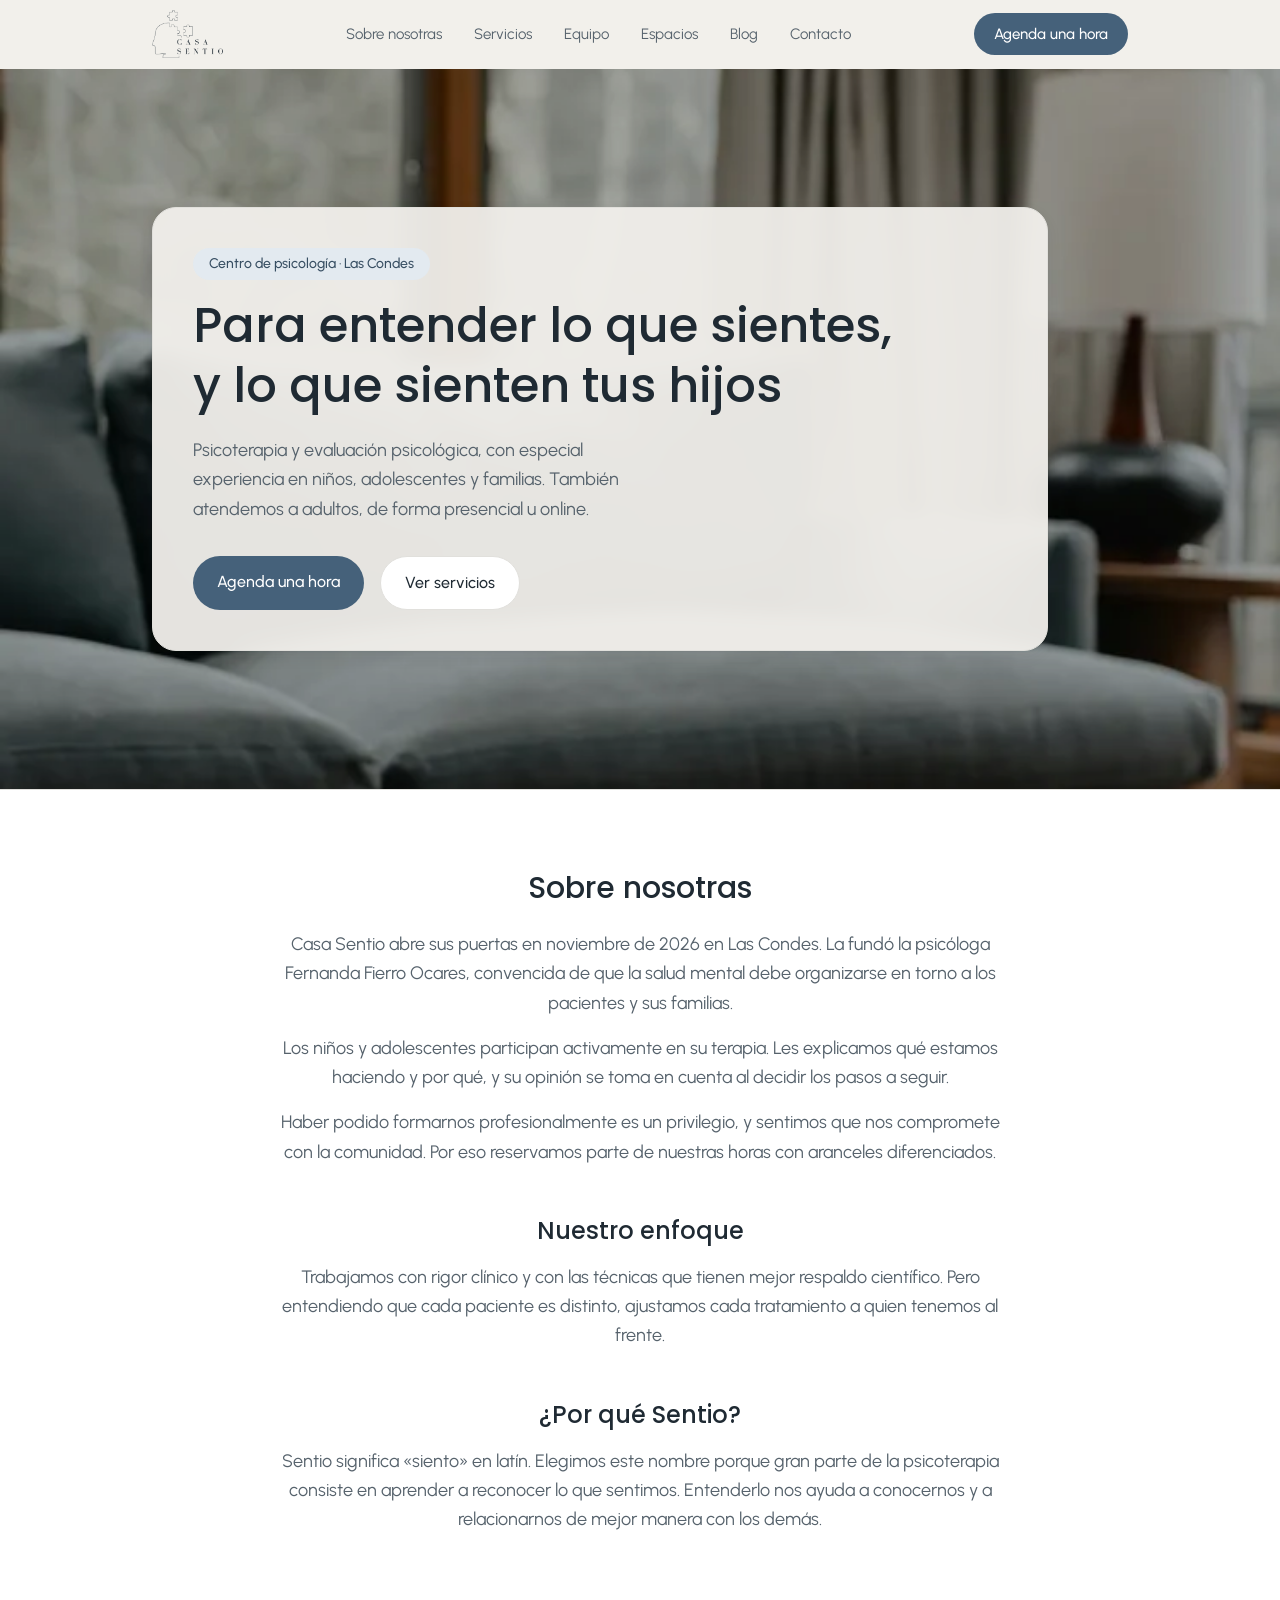
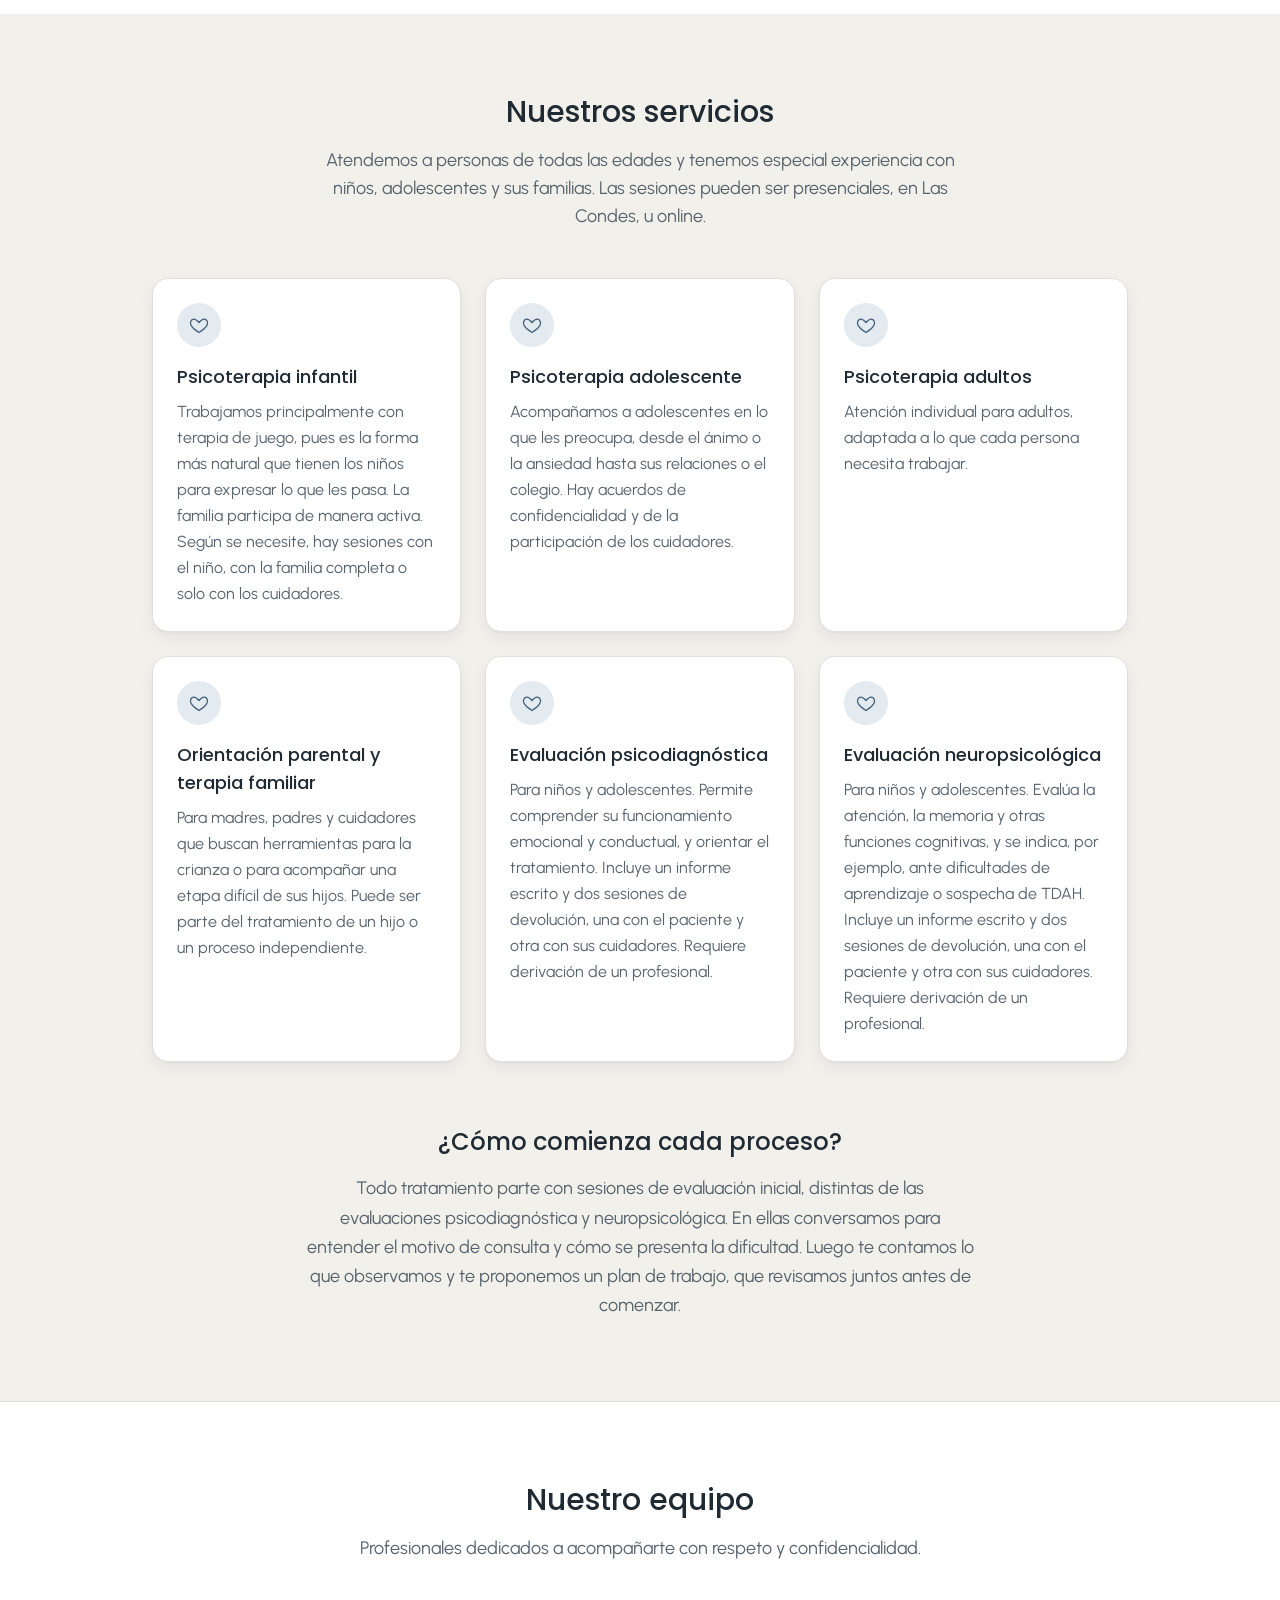
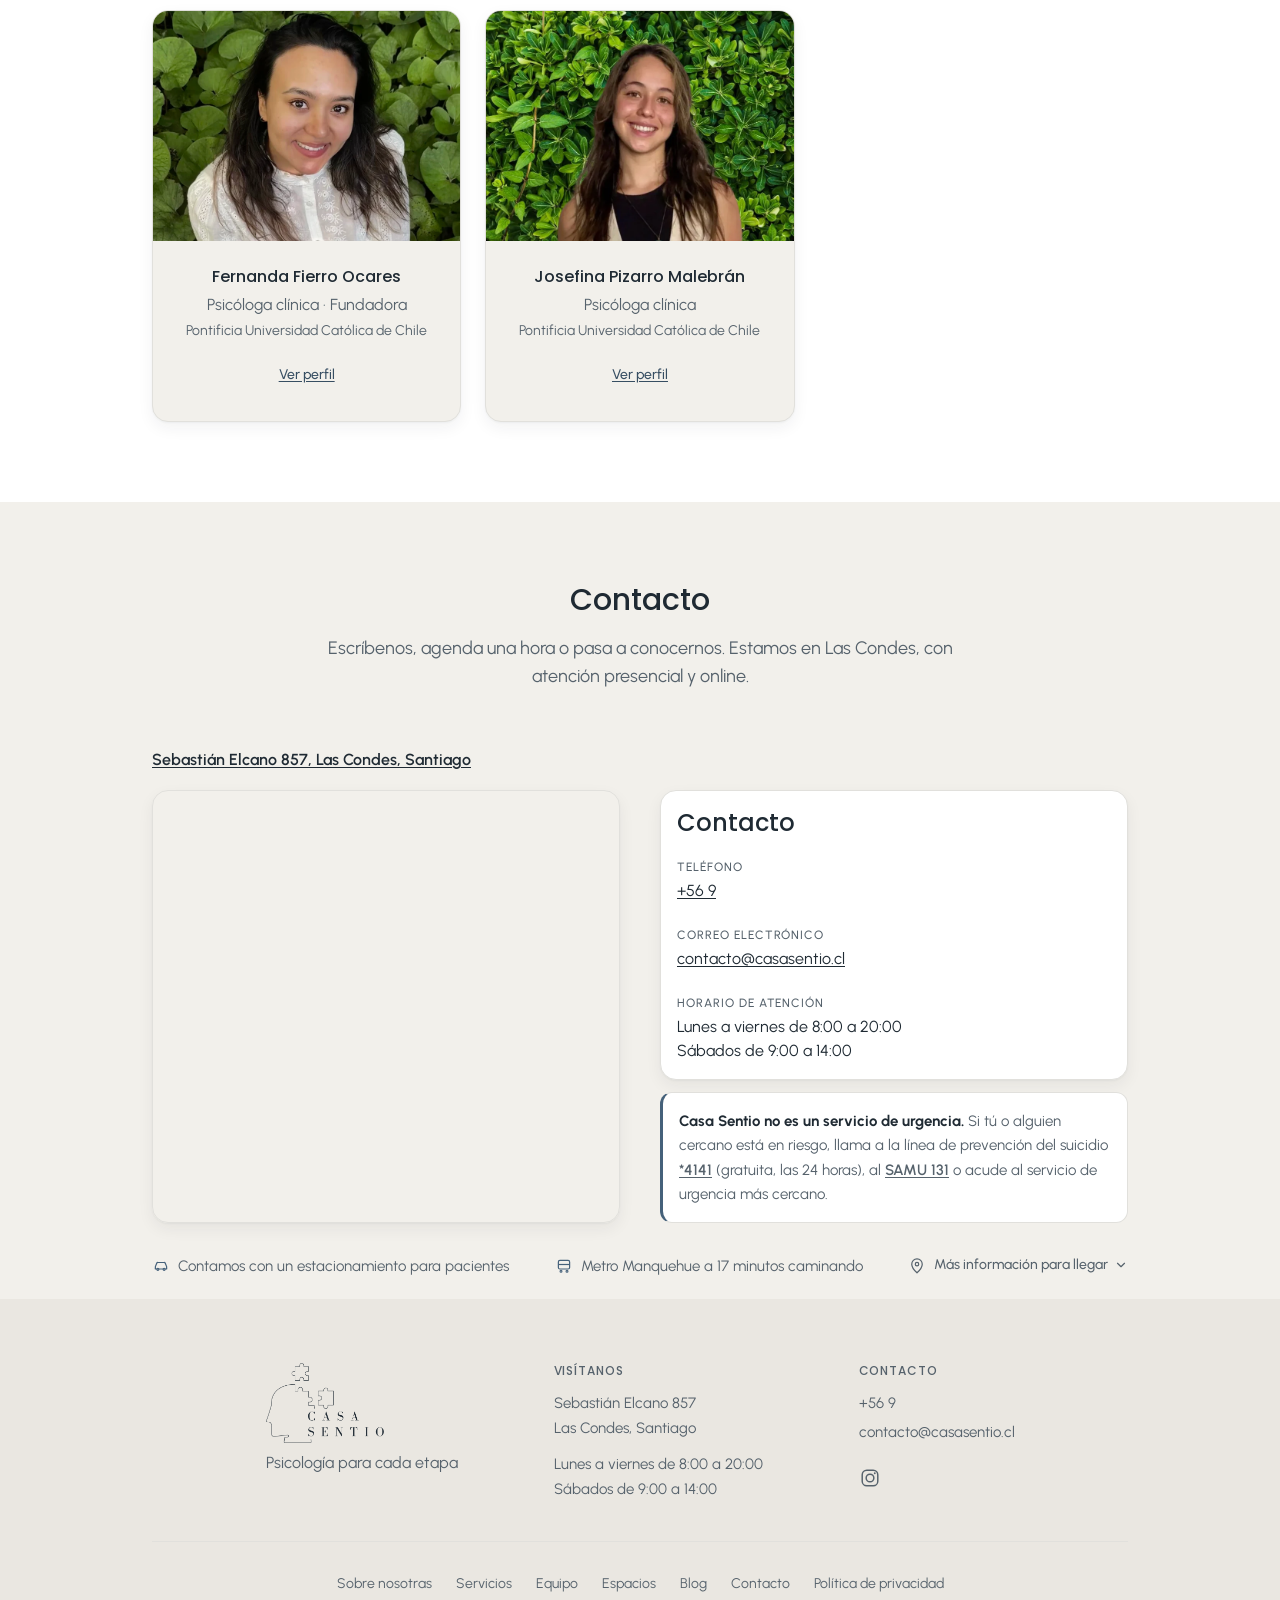
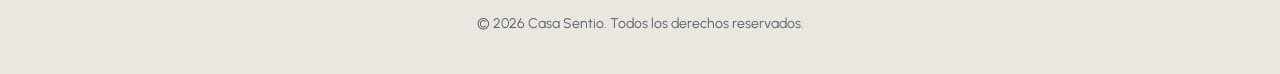
==== commit 7300b78d: "Publica el sitio" ====
--- a/index.html
+++ b/index.html
@@ -1,6 +1,20 @@
 <!doctype html>
 <html lang="es-CL">
   <head>
+    <script>
+      (function () {
+        var ruta = location.pathname
+        var limpia
+        if (ruta.endsWith('/index.html')) {
+          limpia = ruta.slice(0, -'index.html'.length)
+        } else if (ruta.endsWith('.html')) {
+          limpia = ruta.slice(0, -'.html'.length) + '/'
+        } else {
+          return
+        }
+        location.replace(limpia + location.search + location.hash)
+      })()
+    </script>
     <meta charset="UTF-8" />
     <link rel="canonical" href="https://casasentio.cl/" />
     <meta name="viewport" content="width=device-width, initial-scale=1.0, viewport-fit=cover" />
@@ -66,13 +80,13 @@
       media="(min-width: 641px)"
       fetchpriority="high"
     />
-    <script type="module" crossorigin src="/assets/main-6iojpC37.js"></script>
-    <link rel="modulepreload" crossorigin href="/assets/MobileActionBar-BJbE0g4t.js">
-    <link rel="modulepreload" crossorigin href="/assets/Reveal-BGe4wYKg.js">
-    <link rel="modulepreload" crossorigin href="/assets/AvisoUrgencia-k-c-USqM.js">
-    <link rel="modulepreload" crossorigin href="/assets/useModalTransition-uBAWToHf.js">
-    <link rel="modulepreload" crossorigin href="/assets/equipo-CyQn1lFw.js">
-    <link rel="stylesheet" crossorigin href="/assets/MobileActionBar-GyXibEy7.css">
+    <script type="module" crossorigin src="/assets/main-C9ulX1_v.js"></script>
+    <link rel="modulepreload" crossorigin href="/assets/MobileActionBar-gNaIiqd7.js">
+    <link rel="modulepreload" crossorigin href="/assets/Reveal-HbT6XXsb.js">
+    <link rel="modulepreload" crossorigin href="/assets/AvisoUrgencia-BesmCaoc.js">
+    <link rel="modulepreload" crossorigin href="/assets/useModalTransition-SfebQ-eK.js">
+    <link rel="modulepreload" crossorigin href="/assets/equipo-BKBkFWLn.js">
+    <link rel="stylesheet" crossorigin href="/assets/MobileActionBar-HHieC9aH.css">
   
     <link rel="icon" href="/favicon.svg" type="image/svg+xml">
     <link rel="icon" href="/favicon.ico" sizes="48x48">
--- a/assets/MobileActionBar-HHieC9aH.css
+++ b/assets/MobileActionBar-HHieC9aH.css
@@ -0,0 +1,2 @@
+/*! tailwindcss v4.3.3 | MIT License | https://tailwindcss.com */
+@layer properties{@supports (((-webkit-hyphens:none)) and (not (margin-trim:inline))) or ((-moz-orient:inline) and (not (color:rgb(from red r g b)))){*,:before,:after,::backdrop{--tw-translate-x:0;--tw-translate-y:0;--tw-translate-z:0;--tw-scale-x:1;--tw-scale-y:1;--tw-scale-z:1;--tw-rotate-x:initial;--tw-rotate-y:initial;--tw-rotate-z:initial;--tw-skew-x:initial;--tw-skew-y:initial;--tw-scroll-snap-strictness:proximity;--tw-space-y-reverse:0;--tw-border-style:solid;--tw-leading:initial;--tw-font-weight:initial;--tw-tracking:initial;--tw-shadow:0 0 #0000;--tw-shadow-color:initial;--tw-shadow-alpha:100%;--tw-inset-shadow:0 0 #0000;--tw-inset-shadow-color:initial;--tw-inset-shadow-alpha:100%;--tw-ring-color:initial;--tw-ring-shadow:0 0 #0000;--tw-inset-ring-color:initial;--tw-inset-ring-shadow:0 0 #0000;--tw-ring-inset:initial;--tw-ring-offset-width:0px;--tw-ring-offset-color:#fff;--tw-ring-offset-shadow:0 0 #0000;--tw-blur:initial;--tw-brightness:initial;--tw-contrast:initial;--tw-grayscale:initial;--tw-hue-rotate:initial;--tw-invert:initial;--tw-opacity:initial;--tw-saturate:initial;--tw-sepia:initial;--tw-drop-shadow:initial;--tw-drop-shadow-color:initial;--tw-drop-shadow-alpha:100%;--tw-drop-shadow-size:initial;--tw-backdrop-blur:initial;--tw-backdrop-brightness:initial;--tw-backdrop-contrast:initial;--tw-backdrop-grayscale:initial;--tw-backdrop-hue-rotate:initial;--tw-backdrop-invert:initial;--tw-backdrop-opacity:initial;--tw-backdrop-saturate:initial;--tw-backdrop-sepia:initial;--tw-duration:initial;--tw-ease:initial}}}@layer theme{:root,:host{--font-sans:"Urbanist", system-ui, sans-serif;--font-mono:ui-monospace, SFMono-Regular, Menlo, Monaco, Consolas, "Liberation Mono", "Courier New", monospace;--color-black:#000;--color-white:#fff;--spacing:.25rem;--container-md:28rem;--container-lg:32rem;--container-xl:36rem;--container-2xl:42rem;--container-3xl:48rem;--container-4xl:56rem;--container-5xl:64rem;--text-xs:.75rem;--text-xs--line-height:calc(1 / .75);--text-sm:.875rem;--text-sm--line-height:calc(1.25 / .875);--text-base:1rem;--text-base--line-height:calc(1.5 / 1);--text-lg:1.125rem;--text-lg--line-height:calc(1.75 / 1.125);--text-xl:1.25rem;--text-xl--line-height:calc(1.75 / 1.25);--text-2xl:1.5rem;--text-2xl--line-height:calc(2 / 1.5);--text-3xl:1.875rem;--text-3xl--line-height:calc(2.25 / 1.875);--text-4xl:2.25rem;--text-4xl--line-height:calc(2.5 / 2.25);--text-5xl:3rem;--text-5xl--line-height:1;--font-weight-normal:400;--font-weight-medium:500;--font-weight-semibold:600;--leading-tight:1.25;--leading-snug:1.375;--leading-relaxed:1.625;--radius-lg:.5rem;--radius-xl:.75rem;--radius-2xl:1rem;--radius-3xl:1.5rem;--ease-in:cubic-bezier(.4, 0, 1, 1);--ease-out:cubic-bezier(0, 0, .2, 1);--blur-sm:8px;--blur-md:12px;--default-transition-duration:.15s;--default-transition-timing-function:cubic-bezier(.4, 0, .2, 1);--default-font-family:var(--font-sans);--default-mono-font-family:var(--font-mono);--font-heading:"Poppins", system-ui, sans-serif;--color-bg:#f2f0eb;--color-surface:#fff;--color-ink:#1f2a33;--color-ink-soft:#56626c;--color-primary:#45617a;--color-primary-soft:#e3eaf0;--color-on-primary:#fff;--color-blog-band:#fff;--color-blog-card:#f2f0eb;--color-footer-bg:#eae7e1}}@layer base{*,:after,:before,::backdrop{box-sizing:border-box;border:0 solid;margin:0;padding:0}::file-selector-button{box-sizing:border-box;border:0 solid;margin:0;padding:0}html,:host{-webkit-text-size-adjust:100%;tab-size:4;line-height:1.5;font-family:var(--default-font-family,-apple-system, BlinkMacSystemFont, "Segoe UI", Roboto, "Helvetica Neue", "Noto Sans", Arial, sans-serif, "Apple Color Emoji", "Segoe UI Emoji", "Segoe UI Symbol", "Noto Color Emoji");font-feature-settings:var(--default-font-feature-settings,normal);font-variation-settings:var(--default-font-variation-settings,normal);-webkit-tap-highlight-color:transparent}hr{height:0;color:inherit;border-top-width:1px}abbr:where([title]){-webkit-text-decoration:underline dotted;text-decoration:underline dotted}h1,h2,h3,h4,h5,h6{font-size:inherit;font-weight:inherit}a{color:inherit;-webkit-text-decoration:inherit;-webkit-text-decoration:inherit;-webkit-text-decoration:inherit;-webkit-text-decoration:inherit;text-decoration:inherit}b,strong{font-weight:bolder}code,kbd,samp,pre{font-family:var(--default-mono-font-family,ui-monospace, SFMono-Regular, Menlo, Monaco, Consolas, "Liberation Mono", "Courier New", monospace);font-feature-settings:var(--default-mono-font-feature-settings,normal);font-variation-settings:var(--default-mono-font-variation-settings,normal);font-size:1em}small{font-size:80%}sub,sup{vertical-align:baseline;font-size:75%;line-height:0;position:relative}sub{bottom:-.25em}sup{top:-.5em}table{text-indent:0;border-color:inherit;border-collapse:collapse}:-moz-focusring:where(:not(iframe)){outline:auto}progress{vertical-align:baseline}summary{display:list-item}ol,ul,menu{list-style:none}img,svg,video,canvas,audio,iframe,embed,object{vertical-align:middle;display:block}img,video{max-width:100%;height:auto}button,input,select,optgroup,textarea{font:inherit;font-feature-settings:inherit;font-variation-settings:inherit;letter-spacing:inherit;color:inherit;opacity:1;background-color:#0000;border-radius:0}::file-selector-button{font:inherit;font-feature-settings:inherit;font-variation-settings:inherit;letter-spacing:inherit;color:inherit;opacity:1;background-color:#0000;border-radius:0}:where(select:is([multiple],[size])) optgroup{font-weight:bolder}:where(select:is([multiple],[size])) optgroup option{padding-inline-start:20px}::file-selector-button{margin-inline-end:4px}::placeholder{opacity:1}@supports (not ((-webkit-appearance:-apple-pay-button))) or (contain-intrinsic-size:1px){::placeholder{color:currentColor}@supports (color:color-mix(in lab, red, red)){::placeholder{color:color-mix(in oklab, currentcolor 50%, transparent)}}}textarea{resize:vertical}::-webkit-search-decoration{-webkit-appearance:none}::-webkit-date-and-time-value{min-height:1lh;text-align:inherit}::-webkit-datetime-edit{display:inline-flex}::-webkit-datetime-edit-fields-wrapper{padding:0}::-webkit-datetime-edit{padding-block:0}::-webkit-datetime-edit-year-field{padding-block:0}::-webkit-datetime-edit-month-field{padding-block:0}::-webkit-datetime-edit-day-field{padding-block:0}::-webkit-datetime-edit-hour-field{padding-block:0}::-webkit-datetime-edit-minute-field{padding-block:0}::-webkit-datetime-edit-second-field{padding-block:0}::-webkit-datetime-edit-millisecond-field{padding-block:0}::-webkit-datetime-edit-meridiem-field{padding-block:0}::-webkit-calendar-picker-indicator{line-height:1}:-moz-ui-invalid{box-shadow:none}button,input:where([type=button],[type=reset],[type=submit]){appearance:button}::file-selector-button{appearance:button}::-webkit-inner-spin-button{height:auto}::-webkit-outer-spin-button{height:auto}[hidden]:where(:not([hidden=until-found])){display:none!important}html{scroll-behavior:smooth}body{background-color:var(--color-bg);color:var(--color-ink);font-family:var(--font-sans);-webkit-font-smoothing:antialiased;font-weight:400}h1,h2,h3{font-family:var(--font-heading);color:var(--color-ink);font-weight:500}:focus-visible{outline:3px solid var(--color-primary);outline-offset:2px}@media (prefers-reduced-motion:reduce){html{scroll-behavior:auto}}}@layer components;@layer utilities{.pointer-events-none{pointer-events:none}.visible{visibility:visible}.sr-only{clip-path:inset(50%);white-space:nowrap;border-width:0;width:1px;height:1px;margin:-1px;padding:0;position:absolute;overflow:hidden}.absolute{position:absolute}.fixed{position:fixed}.relative{position:relative}.sticky{position:sticky}.inset-0{inset:0}.inset-x-0{inset-inline:0}.-top-14{top:calc(var(--spacing) * -14)}.top-0{top:0}.top-1\/2{top:50%}.top-4{top:calc(var(--spacing) * 4)}.right-0{right:0}.right-2{right:calc(var(--spacing) * 2)}.right-4{right:calc(var(--spacing) * 4)}.bottom-0{bottom:0}.left-2{left:calc(var(--spacing) * 2)}.left-4{left:calc(var(--spacing) * 4)}.isolate{isolation:isolate}.-z-10{z-index:calc(10 * -1)}.-z-20{z-index:calc(20 * -1)}.z-10{z-index:10}.z-40{z-index:40}.z-50{z-index:50}.z-\[100\]{z-index:100}.z-\[200\]{z-index:200}.order-1{order:1}.order-2{order:2}.order-3{order:3}.col-start-2{grid-column-start:2}.col-start-3{grid-column-start:3}.row-span-2{grid-row:span 2/span 2}.-m-1{margin:calc(var(--spacing) * -1)}.mx-auto{margin-inline:auto}.-my-2\.5{margin-block:calc(var(--spacing) * -2.5)}.mt-0\.5{margin-top:calc(var(--spacing) * .5)}.mt-1{margin-top:var(--spacing)}.mt-2{margin-top:calc(var(--spacing) * 2)}.mt-3{margin-top:calc(var(--spacing) * 3)}.mt-4{margin-top:calc(var(--spacing) * 4)}.mt-5{margin-top:calc(var(--spacing) * 5)}.mt-6{margin-top:calc(var(--spacing) * 6)}.mt-8{margin-top:calc(var(--spacing) * 8)}.mt-10{margin-top:calc(var(--spacing) * 10)}.mt-12{margin-top:calc(var(--spacing) * 12)}.mt-16{margin-top:calc(var(--spacing) * 16)}.mt-20{margin-top:calc(var(--spacing) * 20)}.mt-\[15px\]{margin-top:15px}.mt-\[24px\]{margin-top:24px}.mt-auto{margin-top:auto}.mb-4{margin-bottom:calc(var(--spacing) * 4)}.mb-5{margin-bottom:calc(var(--spacing) * 5)}.line-clamp-2{-webkit-line-clamp:2;-webkit-box-orient:vertical;display:-webkit-box;overflow:hidden}.line-clamp-3{-webkit-line-clamp:3;-webkit-box-orient:vertical;display:-webkit-box;overflow:hidden}.block{display:block}.flex{display:flex}.grid{display:grid}.hidden{display:none}.inline{display:inline}.inline-block{display:inline-block}.inline-flex{display:inline-flex}.aspect-\[4\/3\]{aspect-ratio:4/3}.aspect-\[11\/6\]{aspect-ratio:11/6}.aspect-\[16\/9\]{aspect-ratio:16/9}.aspect-\[16\/10\]{aspect-ratio:16/10}.aspect-square{aspect-ratio:1}.h-1\.5{height:calc(var(--spacing) * 1.5)}.h-5{height:calc(var(--spacing) * 5)}.h-9{height:calc(var(--spacing) * 9)}.h-10{height:calc(var(--spacing) * 10)}.h-11{height:calc(var(--spacing) * 11)}.h-16{height:calc(var(--spacing) * 16)}.h-32{height:calc(var(--spacing) * 32)}.h-\[220px\]{height:220px}.h-auto{height:auto}.h-full{height:100%}.max-h-\[75dvh\]{max-height:75dvh}.max-h-\[90dvh\]{max-height:90dvh}.max-h-full{max-height:100%}.min-h-0{min-height:0}.min-h-9{min-height:calc(var(--spacing) * 9)}.min-h-11{min-height:calc(var(--spacing) * 11)}.min-h-\[640px\]{min-height:640px}.min-h-screen{min-height:100vh}.w-1\.5{width:calc(var(--spacing) * 1.5)}.w-5{width:calc(var(--spacing) * 5)}.w-9{width:calc(var(--spacing) * 9)}.w-11{width:calc(var(--spacing) * 11)}.w-16{width:calc(var(--spacing) * 16)}.w-24{width:calc(var(--spacing) * 24)}.w-auto{width:auto}.w-fit{width:fit-content}.w-full{width:100%}.max-w-2xl{max-width:var(--container-2xl)}.max-w-3xl{max-width:var(--container-3xl)}.max-w-4xl{max-width:var(--container-4xl)}.max-w-5xl{max-width:var(--container-5xl)}.max-w-\[560px\]{max-width:560px}.max-w-\[680px\]{max-width:680px}.max-w-full{max-width:100%}.max-w-md{max-width:var(--container-md)}.max-w-xl{max-width:var(--container-xl)}.min-w-0{min-width:0}.flex-1{flex:1}.shrink-0{flex-shrink:0}.-translate-y-1\/2{--tw-translate-y:calc(calc(1 / 2 * 100%) * -1);translate:var(--tw-translate-x) var(--tw-translate-y)}.translate-y-0{--tw-translate-y:0px;translate:var(--tw-translate-x) var(--tw-translate-y)}.translate-y-5{--tw-translate-y:calc(var(--spacing) * 5);translate:var(--tw-translate-x) var(--tw-translate-y)}.translate-y-full{--tw-translate-y:100%;translate:var(--tw-translate-x) var(--tw-translate-y)}.scale-95{--tw-scale-x:95%;--tw-scale-y:95%;--tw-scale-z:95%;scale:var(--tw-scale-x) var(--tw-scale-y)}.scale-100{--tw-scale-x:100%;--tw-scale-y:100%;--tw-scale-z:100%;scale:var(--tw-scale-x) var(--tw-scale-y)}.rotate-180{rotate:180deg}.transform{transform:var(--tw-rotate-x,) var(--tw-rotate-y,) var(--tw-rotate-z,) var(--tw-skew-x,) var(--tw-skew-y,)}.snap-x{scroll-snap-type:x var(--tw-scroll-snap-strictness)}.snap-mandatory{--tw-scroll-snap-strictness:mandatory}.snap-center{scroll-snap-align:center}.scroll-mt-\[calc\(85px\+env\(safe-area-inset-top\)\)\]{scroll-margin-top:calc(85px + env(safe-area-inset-top))}.grid-cols-1{grid-template-columns:repeat(1,minmax(0,1fr))}.grid-cols-\[1fr_auto_1fr\]{grid-template-columns:1fr auto 1fr}.grid-cols-\[8fr_3fr\]{grid-template-columns:8fr 3fr}.grid-rows-2{grid-template-rows:repeat(2,minmax(0,1fr))}.grid-rows-\[0fr\]{grid-template-rows:0fr}.grid-rows-\[1fr\]{grid-template-rows:1fr}.flex-col{flex-direction:column}.flex-wrap{flex-wrap:wrap}.items-center{align-items:center}.items-end{align-items:flex-end}.items-start{align-items:flex-start}.justify-between{justify-content:space-between}.justify-center{justify-content:center}.gap-0{gap:0}.gap-1{gap:var(--spacing)}.gap-1\.5{gap:calc(var(--spacing) * 1.5)}.gap-2{gap:calc(var(--spacing) * 2)}.gap-3{gap:calc(var(--spacing) * 3)}.gap-4{gap:calc(var(--spacing) * 4)}.gap-5{gap:calc(var(--spacing) * 5)}.gap-6{gap:calc(var(--spacing) * 6)}.gap-8{gap:calc(var(--spacing) * 8)}:where(.space-y-1>:not(:last-child)){--tw-space-y-reverse:0;margin-block-start:calc(var(--spacing) * var(--tw-space-y-reverse));margin-block-end:calc(var(--spacing) * calc(1 - var(--tw-space-y-reverse)))}:where(.space-y-3>:not(:last-child)){--tw-space-y-reverse:0;margin-block-start:calc(calc(var(--spacing) * 3) * var(--tw-space-y-reverse));margin-block-end:calc(calc(var(--spacing) * 3) * calc(1 - var(--tw-space-y-reverse)))}:where(.space-y-4>:not(:last-child)){--tw-space-y-reverse:0;margin-block-start:calc(calc(var(--spacing) * 4) * var(--tw-space-y-reverse));margin-block-end:calc(calc(var(--spacing) * 4) * calc(1 - var(--tw-space-y-reverse)))}.gap-x-6{column-gap:calc(var(--spacing) * 6)}.gap-y-2{row-gap:calc(var(--spacing) * 2)}.gap-y-6{row-gap:calc(var(--spacing) * 6)}.justify-self-end{justify-self:flex-end}.truncate{text-overflow:ellipsis;white-space:nowrap;overflow:hidden}.overflow-hidden{overflow:hidden}.overflow-x-auto{overflow-x:auto}.overflow-y-auto{overflow-y:auto}.scroll-smooth{scroll-behavior:smooth}.rounded-2xl{border-radius:var(--radius-2xl)}.rounded-3xl{border-radius:var(--radius-3xl)}.rounded-full{border-radius:2147483647px}.rounded-lg{border-radius:var(--radius-lg)}.rounded-xl{border-radius:var(--radius-xl)}.rounded-t-3xl{border-top-left-radius:var(--radius-3xl);border-top-right-radius:var(--radius-3xl)}.border{border-style:var(--tw-border-style);border-width:1px}.border-t{border-top-style:var(--tw-border-style);border-top-width:1px}.border-b{border-bottom-style:var(--tw-border-style);border-bottom-width:1px}.border-l-\[3px\]{border-left-style:var(--tw-border-style);border-left-width:3px}.border-\[var\(--color-border\)\]{border-color:var(--color-border)}.border-\[var\(--color-primary\)\]{border-color:var(--color-primary)}.border-transparent{border-color:#0000}.border-l-\[var\(--color-primary\)\]{border-left-color:var(--color-primary)}.bg-\[var\(--color-bg\)\]{background-color:var(--color-bg)}.bg-\[var\(--color-bg\)\]\/80{background-color:#f2f0ebcc}@supports (color:color-mix(in lab, red, red)){.bg-\[var\(--color-bg\)\]\/80{background-color:color-mix(in oklab, var(--color-bg) 80%, transparent)}}.bg-\[var\(--color-bg\)\]\/95{background-color:#f2f0ebf2}@supports (color:color-mix(in lab, red, red)){.bg-\[var\(--color-bg\)\]\/95{background-color:color-mix(in oklab, var(--color-bg) 95%, transparent)}}.bg-\[var\(--color-blog-band\)\]{background-color:var(--color-blog-band)}.bg-\[var\(--color-blog-card\)\]{background-color:var(--color-blog-card)}.bg-\[var\(--color-border\)\]{background-color:var(--color-border)}.bg-\[var\(--color-footer-bg\)\]{background-color:var(--color-footer-bg)}.bg-\[var\(--color-primary\)\]{background-color:var(--color-primary)}.bg-\[var\(--color-primary-soft\)\]{background-color:var(--color-primary-soft)}.bg-\[var\(--color-surface\)\]{background-color:var(--color-surface)}.bg-\[var\(--color-surface\)\]\/95{background-color:#fffffff2}@supports (color:color-mix(in lab, red, red)){.bg-\[var\(--color-surface\)\]\/95{background-color:color-mix(in oklab, var(--color-surface) 95%, transparent)}}.bg-\[var\(--color-whatsapp\)\]{background-color:var(--color-whatsapp)}.bg-black\/0{background-color:#0000}@supports (color:color-mix(in lab, red, red)){.bg-black\/0{background-color:color-mix(in oklab, var(--color-black) 0%, transparent)}}.bg-black\/20{background-color:#0003}@supports (color:color-mix(in lab, red, red)){.bg-black\/20{background-color:color-mix(in oklab, var(--color-black) 20%, transparent)}}.bg-black\/40{background-color:#0006}@supports (color:color-mix(in lab, red, red)){.bg-black\/40{background-color:color-mix(in oklab, var(--color-black) 40%, transparent)}}.bg-black\/50{background-color:#00000080}@supports (color:color-mix(in lab, red, red)){.bg-black\/50{background-color:color-mix(in oklab, var(--color-black) 50%, transparent)}}.bg-black\/55{background-color:#0000008c}@supports (color:color-mix(in lab, red, red)){.bg-black\/55{background-color:color-mix(in oklab, var(--color-black) 55%, transparent)}}.bg-black\/90{background-color:#000000e6}@supports (color:color-mix(in lab, red, red)){.bg-black\/90{background-color:color-mix(in oklab, var(--color-black) 90%, transparent)}}.bg-current{background-color:currentColor}.object-contain{object-fit:contain}.object-cover{object-fit:cover}.object-\[center_25\%\]{object-position:center 25%}.object-\[center_35\%\]{object-position:center 35%}.p-1{padding:var(--spacing)}.p-4{padding:calc(var(--spacing) * 4)}.p-5{padding:calc(var(--spacing) * 5)}.p-6{padding:calc(var(--spacing) * 6)}.p-8{padding:calc(var(--spacing) * 8)}.px-2{padding-inline:calc(var(--spacing) * 2)}.px-3{padding-inline:calc(var(--spacing) * 3)}.px-4{padding-inline:calc(var(--spacing) * 4)}.px-5{padding-inline:calc(var(--spacing) * 5)}.px-6{padding-inline:calc(var(--spacing) * 6)}.py-1\.5{padding-block:calc(var(--spacing) * 1.5)}.py-2{padding-block:calc(var(--spacing) * 2)}.py-2\.5{padding-block:calc(var(--spacing) * 2.5)}.py-3{padding-block:calc(var(--spacing) * 3)}.py-3\.5{padding-block:calc(var(--spacing) * 3.5)}.py-5{padding-block:calc(var(--spacing) * 5)}.py-12{padding-block:calc(var(--spacing) * 12)}.py-16{padding-block:calc(var(--spacing) * 16)}.py-24{padding-block:calc(var(--spacing) * 24)}.pt-2{padding-top:calc(var(--spacing) * 2)}.pt-3{padding-top:calc(var(--spacing) * 3)}.pt-8{padding-top:calc(var(--spacing) * 8)}.pt-12{padding-top:calc(var(--spacing) * 12)}.pt-16{padding-top:calc(var(--spacing) * 16)}.pt-\[env\(safe-area-inset-top\)\]{padding-top:env(safe-area-inset-top)}.pr-10{padding-right:calc(var(--spacing) * 10)}.pr-11{padding-right:calc(var(--spacing) * 11)}.pb-8{padding-bottom:calc(var(--spacing) * 8)}.pb-16{padding-bottom:calc(var(--spacing) * 16)}.pb-\[30px\]{padding-bottom:30px}.pb-\[calc\(1\.5rem\+env\(safe-area-inset-bottom\)\)\]{padding-bottom:calc(1.5rem + env(safe-area-inset-bottom))}.pb-\[calc\(1rem\+env\(safe-area-inset-bottom\)\)\]{padding-bottom:calc(1rem + env(safe-area-inset-bottom))}.pb-\[calc\(4\.5rem\+env\(safe-area-inset-bottom\)\)\]{padding-bottom:calc(4.5rem + env(safe-area-inset-bottom))}.pl-11{padding-left:calc(var(--spacing) * 11)}.text-center{text-align:center}.text-left{text-align:left}.text-2xl{font-size:var(--text-2xl);line-height:var(--tw-leading,var(--text-2xl--line-height))}.text-3xl{font-size:var(--text-3xl);line-height:var(--tw-leading,var(--text-3xl--line-height))}.text-4xl{font-size:var(--text-4xl);line-height:var(--tw-leading,var(--text-4xl--line-height))}.text-base{font-size:var(--text-base);line-height:var(--tw-leading,var(--text-base--line-height))}.text-lg{font-size:var(--text-lg);line-height:var(--tw-leading,var(--text-lg--line-height))}.text-sm{font-size:var(--text-sm);line-height:var(--tw-leading,var(--text-sm--line-height))}.text-xs{font-size:var(--text-xs);line-height:var(--tw-leading,var(--text-xs--line-height))}.text-\[13px\]{font-size:13px}.text-\[14px\]{font-size:14px}.text-\[15px\]{font-size:15px}.text-\[16px\]{font-size:16px}.text-\[30px\]{font-size:30px}.leading-\[1\.2\]{--tw-leading:1.2;line-height:1.2}.leading-relaxed{--tw-leading:var(--leading-relaxed);line-height:var(--leading-relaxed)}.leading-snug{--tw-leading:var(--leading-snug);line-height:var(--leading-snug)}.leading-tight{--tw-leading:var(--leading-tight);line-height:var(--leading-tight)}.font-medium{--tw-font-weight:var(--font-weight-medium);font-weight:var(--font-weight-medium)}.font-normal{--tw-font-weight:var(--font-weight-normal);font-weight:var(--font-weight-normal)}.font-semibold{--tw-font-weight:var(--font-weight-semibold);font-weight:var(--font-weight-semibold)}.tracking-\[0\.08em\]{--tw-tracking:.08em;letter-spacing:.08em}.text-balance{text-wrap:balance}.whitespace-nowrap{white-space:nowrap}.text-\[var\(--color-ink\)\]{color:var(--color-ink)}.text-\[var\(--color-ink-soft\)\]{color:var(--color-ink-soft)}.text-\[var\(--color-on-primary\)\]{color:var(--color-on-primary)}.text-\[var\(--color-primary\)\]{color:var(--color-primary)}.text-\[var\(--color-primary-dark\)\]{color:var(--color-primary-dark)}.text-white{color:var(--color-white)}.text-white\/80{color:#fffc}@supports (color:color-mix(in lab, red, red)){.text-white\/80{color:color-mix(in oklab, var(--color-white) 80%, transparent)}}.text-white\/90{color:#ffffffe6}@supports (color:color-mix(in lab, red, red)){.text-white\/90{color:color-mix(in oklab, var(--color-white) 90%, transparent)}}.uppercase{text-transform:uppercase}.underline{text-decoration-line:underline}.underline-offset-2{text-underline-offset:2px}.opacity-0{opacity:0}.opacity-100{opacity:1}.shadow-\[var\(--shadow-card\)\]{--tw-shadow:var(--shadow-card);box-shadow:var(--tw-inset-shadow), var(--tw-inset-ring-shadow), var(--tw-ring-offset-shadow), var(--tw-ring-shadow), var(--tw-shadow)}.shadow-\[var\(--shadow-card-hover\)\]{--tw-shadow:var(--shadow-card-hover);box-shadow:var(--tw-inset-shadow), var(--tw-inset-ring-shadow), var(--tw-ring-offset-shadow), var(--tw-ring-shadow), var(--tw-shadow)}.filter{filter:var(--tw-blur,) var(--tw-brightness,) var(--tw-contrast,) var(--tw-grayscale,) var(--tw-hue-rotate,) var(--tw-invert,) var(--tw-saturate,) var(--tw-sepia,) var(--tw-drop-shadow,)}.backdrop-blur-md{--tw-backdrop-blur:blur(var(--blur-md));-webkit-backdrop-filter:var(--tw-backdrop-blur,) var(--tw-backdrop-brightness,) var(--tw-backdrop-contrast,) var(--tw-backdrop-grayscale,) var(--tw-backdrop-hue-rotate,) var(--tw-backdrop-invert,) var(--tw-backdrop-opacity,) var(--tw-backdrop-saturate,) var(--tw-backdrop-sepia,);backdrop-filter:var(--tw-backdrop-blur,) var(--tw-backdrop-brightness,) var(--tw-backdrop-contrast,) var(--tw-backdrop-grayscale,) var(--tw-backdrop-hue-rotate,) var(--tw-backdrop-invert,) var(--tw-backdrop-opacity,) var(--tw-backdrop-saturate,) var(--tw-backdrop-sepia,)}.backdrop-blur-sm{--tw-backdrop-blur:blur(var(--blur-sm));-webkit-backdrop-filter:var(--tw-backdrop-blur,) var(--tw-backdrop-brightness,) var(--tw-backdrop-contrast,) var(--tw-backdrop-grayscale,) var(--tw-backdrop-hue-rotate,) var(--tw-backdrop-invert,) var(--tw-backdrop-opacity,) var(--tw-backdrop-saturate,) var(--tw-backdrop-sepia,);backdrop-filter:var(--tw-backdrop-blur,) var(--tw-backdrop-brightness,) var(--tw-backdrop-contrast,) var(--tw-backdrop-grayscale,) var(--tw-backdrop-hue-rotate,) var(--tw-backdrop-invert,) var(--tw-backdrop-opacity,) var(--tw-backdrop-saturate,) var(--tw-backdrop-sepia,)}.transition-\[grid-template-rows\]{transition-property:grid-template-rows;transition-timing-function:var(--tw-ease,var(--default-transition-timing-function));transition-duration:var(--tw-duration,var(--default-transition-duration))}.transition-all{transition-property:all;transition-timing-function:var(--tw-ease,var(--default-transition-timing-function));transition-duration:var(--tw-duration,var(--default-transition-duration))}.transition-colors{transition-property:color,background-color,border-color,outline-color,text-decoration-color,fill,stroke,--tw-gradient-from,--tw-gradient-via,--tw-gradient-to;transition-timing-function:var(--tw-ease,var(--default-transition-timing-function));transition-duration:var(--tw-duration,var(--default-transition-duration))}.transition-opacity{transition-property:opacity;transition-timing-function:var(--tw-ease,var(--default-transition-timing-function));transition-duration:var(--tw-duration,var(--default-transition-duration))}.transition-shadow{transition-property:box-shadow;transition-timing-function:var(--tw-ease,var(--default-transition-timing-function));transition-duration:var(--tw-duration,var(--default-transition-duration))}.transition-transform{transition-property:transform,translate,scale,rotate;transition-timing-function:var(--tw-ease,var(--default-transition-timing-function));transition-duration:var(--tw-duration,var(--default-transition-duration))}.duration-200{--tw-duration:.2s;transition-duration:.2s}.duration-300{--tw-duration:.3s;transition-duration:.3s}.duration-500{--tw-duration:.5s;transition-duration:.5s}.ease-in{--tw-ease:var(--ease-in);transition-timing-function:var(--ease-in)}.ease-out{--tw-ease:var(--ease-out);transition-timing-function:var(--ease-out)}@media (hover:hover){.group-hover\:scale-\[1\.03\]:is(:where(.group):hover *){scale:1.03}.group-hover\:bg-black\/10:is(:where(.group):hover *){background-color:#0000001a}@supports (color:color-mix(in lab, red, red)){.group-hover\:bg-black\/10:is(:where(.group):hover *){background-color:color-mix(in oklab, var(--color-black) 10%, transparent)}}.group-hover\:text-\[var\(--color-primary-dark\)\]:is(:where(.group):hover *){color:var(--color-primary-dark)}.group-hover\:underline:is(:where(.group):hover *){text-decoration-line:underline}}.placeholder\:text-\[var\(--color-ink-soft\)\]::placeholder{color:var(--color-ink-soft)}.first\:pt-0:first-child{padding-top:0}.last\:border-b-0:last-child{border-bottom-style:var(--tw-border-style);border-bottom-width:0}@media (hover:hover){.hover\:border-\[var\(--color-primary\)\]:hover{border-color:var(--color-primary)}.hover\:bg-\[var\(--color-primary-dark\)\]:hover{background-color:var(--color-primary-dark)}.hover\:bg-\[var\(--color-primary-soft\)\]:hover{background-color:var(--color-primary-soft)}.hover\:bg-\[var\(--color-whatsapp-hover\)\]:hover{background-color:var(--color-whatsapp-hover)}.hover\:bg-black\/55:hover{background-color:#0000008c}@supports (color:color-mix(in lab, red, red)){.hover\:bg-black\/55:hover{background-color:color-mix(in oklab, var(--color-black) 55%, transparent)}}.hover\:bg-black\/60:hover{background-color:#0009}@supports (color:color-mix(in lab, red, red)){.hover\:bg-black\/60:hover{background-color:color-mix(in oklab, var(--color-black) 60%, transparent)}}.hover\:bg-white\/10:hover{background-color:#ffffff1a}@supports (color:color-mix(in lab, red, red)){.hover\:bg-white\/10:hover{background-color:color-mix(in oklab, var(--color-white) 10%, transparent)}}.hover\:text-\[var\(--color-ink\)\]:hover{color:var(--color-ink)}.hover\:text-\[var\(--color-primary-dark\)\]:hover{color:var(--color-primary-dark)}.hover\:underline:hover{text-decoration-line:underline}.hover\:shadow-\[var\(--shadow-card-hover\)\]:hover{--tw-shadow:var(--shadow-card-hover);box-shadow:var(--tw-inset-shadow), var(--tw-inset-ring-shadow), var(--tw-ring-offset-shadow), var(--tw-ring-shadow), var(--tw-shadow)}}.focus\:not-sr-only:focus{clip-path:none;white-space:normal;width:auto;height:auto;margin:0;padding:0;position:static;overflow:visible}.focus\:absolute:focus{position:absolute}.focus\:top-2:focus{top:calc(var(--spacing) * 2)}.focus\:left-2:focus{left:calc(var(--spacing) * 2)}.focus\:z-50:focus{z-index:50}.focus\:rounded-lg:focus{border-radius:var(--radius-lg)}.focus\:border-\[var\(--color-primary\)\]:focus{border-color:var(--color-primary)}.focus\:bg-\[var\(--color-primary\)\]:focus{background-color:var(--color-primary)}.focus\:px-4:focus{padding-inline:calc(var(--spacing) * 4)}.focus\:py-2:focus{padding-block:calc(var(--spacing) * 2)}.focus\:text-\[var\(--color-on-primary\)\]:focus{color:var(--color-on-primary)}.focus-visible\:z-10:focus-visible{z-index:10}@media (prefers-reduced-motion:reduce){.motion-reduce\:\!translate-y-0{--tw-translate-y:0px!important;translate:var(--tw-translate-x) var(--tw-translate-y)!important}.motion-reduce\:\!scale-100{--tw-scale-x:100%!important;--tw-scale-y:100%!important;--tw-scale-z:100%!important;scale:var(--tw-scale-x) var(--tw-scale-y)!important}.motion-reduce\:\!opacity-100{opacity:1!important}.motion-reduce\:\!transition-none{transition-property:none!important}.motion-reduce\:duration-0{--tw-duration:0s;transition-duration:0s}.motion-reduce\:duration-150{--tw-duration:.15s;transition-duration:.15s}}@media (width>=40rem){.sm\:-top-2{top:calc(var(--spacing) * -2)}.sm\:-right-2{right:calc(var(--spacing) * -2)}.sm\:order-none{order:0}.sm\:col-start-1{grid-column-start:1}.sm\:col-start-2{grid-column-start:2}.sm\:row-start-1{grid-row-start:1}.sm\:row-start-2{grid-row-start:2}.sm\:mt-3{margin-top:calc(var(--spacing) * 3)}.sm\:mt-5{margin-top:calc(var(--spacing) * 5)}.sm\:mt-6{margin-top:calc(var(--spacing) * 6)}.sm\:mt-8{margin-top:calc(var(--spacing) * 8)}.sm\:mt-10{margin-top:calc(var(--spacing) * 10)}.sm\:block{display:block}.sm\:flex{display:flex}.sm\:grid{display:grid}.sm\:hidden{display:none}.sm\:h-12{height:calc(var(--spacing) * 12)}.sm\:h-20{height:calc(var(--spacing) * 20)}.sm\:h-auto{height:auto}.sm\:min-h-56{min-height:calc(var(--spacing) * 56)}.sm\:min-h-\[720px\]{min-height:720px}.sm\:w-40{width:calc(var(--spacing) * 40)}.sm\:w-48{width:calc(var(--spacing) * 48)}.sm\:max-w-lg{max-width:var(--container-lg)}.sm\:flex-1{flex:1}.sm\:basis-0{flex-basis:0}.sm\:translate-y-0{--tw-translate-y:0px;translate:var(--tw-translate-x) var(--tw-translate-y)}.sm\:scale-95{--tw-scale-x:95%;--tw-scale-y:95%;--tw-scale-z:95%;scale:var(--tw-scale-x) var(--tw-scale-y)}.sm\:scale-100{--tw-scale-x:100%;--tw-scale-y:100%;--tw-scale-z:100%;scale:var(--tw-scale-x) var(--tw-scale-y)}.sm\:grid-cols-2{grid-template-columns:repeat(2,minmax(0,1fr))}.sm\:grid-cols-3{grid-template-columns:repeat(3,minmax(0,1fr))}.sm\:flex-row{flex-direction:row}.sm\:items-center{align-items:center}.sm\:items-stretch{align-items:stretch}.sm\:gap-6{gap:calc(var(--spacing) * 6)}.sm\:gap-x-10{column-gap:calc(var(--spacing) * 10)}.sm\:gap-y-2{row-gap:calc(var(--spacing) * 2)}.sm\:rounded-3xl{border-radius:var(--radius-3xl)}.sm\:p-4{padding:calc(var(--spacing) * 4)}.sm\:p-8{padding:calc(var(--spacing) * 8)}.sm\:p-10{padding:calc(var(--spacing) * 10)}.sm\:px-6{padding-inline:calc(var(--spacing) * 6)}.sm\:py-16{padding-block:calc(var(--spacing) * 16)}.sm\:py-20{padding-block:calc(var(--spacing) * 20)}.sm\:py-24{padding-block:calc(var(--spacing) * 24)}.sm\:pt-16{padding-top:calc(var(--spacing) * 16)}.sm\:pt-20{padding-top:calc(var(--spacing) * 20)}.sm\:pb-0{padding-bottom:0}.sm\:pb-10{padding-bottom:calc(var(--spacing) * 10)}.sm\:pb-20{padding-bottom:calc(var(--spacing) * 20)}.sm\:pb-\[calc\(2rem\+env\(safe-area-inset-bottom\)\)\]{padding-bottom:calc(2rem + env(safe-area-inset-bottom))}.sm\:text-left{text-align:left}.sm\:text-3xl{font-size:var(--text-3xl);line-height:var(--tw-leading,var(--text-3xl--line-height))}.sm\:text-5xl{font-size:var(--text-5xl);line-height:var(--tw-leading,var(--text-5xl--line-height))}.sm\:text-lg{font-size:var(--text-lg);line-height:var(--tw-leading,var(--text-lg--line-height))}.sm\:text-xl{font-size:var(--text-xl);line-height:var(--tw-leading,var(--text-xl--line-height))}.sm\:text-\[15px\]{font-size:15px}.sm\:text-\[42px\]{font-size:42px}.sm\:opacity-0{opacity:0}.sm\:backdrop-blur-md{--tw-backdrop-blur:blur(var(--blur-md));-webkit-backdrop-filter:var(--tw-backdrop-blur,) var(--tw-backdrop-brightness,) var(--tw-backdrop-contrast,) var(--tw-backdrop-grayscale,) var(--tw-backdrop-hue-rotate,) var(--tw-backdrop-invert,) var(--tw-backdrop-opacity,) var(--tw-backdrop-saturate,) var(--tw-backdrop-sepia,);backdrop-filter:var(--tw-backdrop-blur,) var(--tw-backdrop-brightness,) var(--tw-backdrop-contrast,) var(--tw-backdrop-grayscale,) var(--tw-backdrop-hue-rotate,) var(--tw-backdrop-invert,) var(--tw-backdrop-opacity,) var(--tw-backdrop-saturate,) var(--tw-backdrop-sepia,)}}@media (width>=48rem){.md\:col-auto{grid-column:auto}.md\:mt-0{margin-top:0}.md\:mt-1{margin-top:var(--spacing)}.md\:mt-3{margin-top:calc(var(--spacing) * 3)}.md\:-ml-\[11px\]{margin-left:-11px}.md\:block{display:block}.md\:contents{display:contents}.md\:flex{display:flex}.md\:hidden{display:none}.md\:inline-block{display:inline-block}.md\:flex-row{flex-direction:row}.md\:flex-nowrap{flex-wrap:nowrap}.md\:items-start{align-items:flex-start}.md\:justify-between{justify-content:space-between}.md\:justify-center{justify-content:center}.md\:justify-start{justify-content:flex-start}.md\:gap-x-24{column-gap:calc(var(--spacing) * 24)}.md\:text-left{text-align:left}}@media (width>=64rem){.lg\:col-span-2{grid-column:span 2/span 2}.lg\:col-start-2{grid-column-start:2}.lg\:grid-cols-3{grid-template-columns:repeat(3,minmax(0,1fr))}.lg\:grid-cols-4{grid-template-columns:repeat(4,minmax(0,1fr))}.lg\:grid-cols-6{grid-template-columns:repeat(6,minmax(0,1fr))}.lg\:pt-14{padding-top:calc(var(--spacing) * 14)}.lg\:text-lg{font-size:var(--text-lg);line-height:var(--tw-leading,var(--text-lg--line-height))}}@media (prefers-color-scheme:dark){.dark\:bg-\[var\(--color-surface\)\]\/85{background-color:#ffffffd9}@supports (color:color-mix(in lab, red, red)){.dark\:bg-\[var\(--color-surface\)\]\/85{background-color:color-mix(in oklab, var(--color-surface) 85%, transparent)}}.dark\:bg-black\/35{background-color:#00000059}@supports (color:color-mix(in lab, red, red)){.dark\:bg-black\/35{background-color:color-mix(in oklab, var(--color-black) 35%, transparent)}}.dark\:bg-black\/55{background-color:#0000008c}@supports (color:color-mix(in lab, red, red)){.dark\:bg-black\/55{background-color:color-mix(in oklab, var(--color-black) 55%, transparent)}}.dark\:shadow-none{--tw-shadow:0 0 #0000;box-shadow:var(--tw-inset-shadow), var(--tw-inset-ring-shadow), var(--tw-ring-offset-shadow), var(--tw-ring-shadow), var(--tw-shadow)}@media (hover:hover){.dark\:hover\:shadow-none:hover{--tw-shadow:0 0 #0000;box-shadow:var(--tw-inset-shadow), var(--tw-inset-ring-shadow), var(--tw-ring-offset-shadow), var(--tw-ring-shadow), var(--tw-shadow)}}}.\[\&\:\:-webkit-search-cancel-button\]\:hidden::-webkit-search-cancel-button{display:none}}:root{--color-primary-dark:#374e62}@supports (color:color-mix(in lab, red, red)){:root{--color-primary-dark:color-mix(in srgb, var(--color-primary) 80%, black)}}:root{--color-border:#e1e0dc}@supports (color:color-mix(in lab, red, red)){:root{--color-border:color-mix(in srgb, var(--color-bg) 92%, var(--color-ink) 8%)}}:root{--shadow-card:0 1px 2px #1f2a330a, 0 6px 16px #1f2a330f;--shadow-card-hover:0 2px 4px #1f2a330f, 0 10px 24px #1f2a331a;--color-whatsapp:#25d366;--color-whatsapp-hover:#1ebe5a;--color-whatsapp-ink:#111b21}@media (prefers-color-scheme:dark){:root{--color-bg:#161b20;--color-surface:#1f262d;--color-ink:#e8ecef;--color-ink-soft:#a7b2bb;--color-primary:#9db8ce;--color-primary-soft:#26323d;--color-on-primary:#161b20;--color-primary-dark:#61798e}@supports (color:color-mix(in lab, red, red)){:root{--color-primary-dark:color-mix(in srgb, var(--color-primary) 85%, white)}}:root{--color-border:#2e3841;--color-blog-band:#1f262d;--color-blog-card:#252d35;--color-footer-bg:#12161a}}.hero-image{opacity:1;transform:scale(1)}.hero-card{opacity:1;transform:translateY(0)}@media (prefers-reduced-motion:no-preference){.hero-image{opacity:0;animation:.8s ease-out forwards hero-fade,6s ease-out forwards hero-zoom;transform:scale(1.05)}.hero-card{opacity:0;animation:.6s ease-out .2s forwards hero-card-in;transform:translateY(16px)}}@keyframes hero-fade{to{opacity:1}}@keyframes hero-zoom{to{transform:scale(1)}}@keyframes hero-card-in{to{opacity:1;transform:translateY(0)}}.blog-view-fade{opacity:1}@media (prefers-reduced-motion:no-preference){.blog-view-fade{opacity:0;animation:.25s ease-out forwards blog-view-fade-in}}@keyframes blog-view-fade-in{to{opacity:1}}.article-body p{color:var(--color-ink);margin-top:20px;font-size:17px;line-height:1.7}.article-body p:first-child{margin-top:0}.article-body p.intro{color:var(--color-ink-soft);font-size:19px}.article-body p a{color:var(--color-primary-dark);text-underline-offset:2px;text-decoration:underline}.article-body h2{margin-top:40px;margin-bottom:12px;font-size:22px}.article-body blockquote{border-left:3px solid var(--color-primary);color:var(--color-ink-soft);margin:28px 0;padding-left:20px;font-size:19px;font-style:italic}.article-body blockquote p{margin-top:0}.article-body .agendar-box{background-color:var(--color-primary-soft);border-radius:20px;margin-top:32px;padding:28px}.article-body .agendar-box h3{text-wrap:balance;margin:0;font-size:20px}.article-body .agendar-box p{color:var(--color-ink-soft);margin-top:8px;font-size:16px}.article-body .agendar-btn{min-height:44px;color:var(--color-on-primary);background-color:var(--color-primary);border-radius:999px;align-items:center;margin-top:16px;padding:0 20px;font-size:15px;font-weight:500;transition:background-color .2s ease-out;display:inline-flex}.article-body .agendar-btn:hover{background-color:var(--color-primary-dark)}.article-body .aviso-box{border-left:3px solid var(--color-primary);margin-top:24px;padding:4px 0 4px 20px}.article-body .aviso-box p{color:var(--color-ink-soft);font-size:15px;font-style:italic}.article-body ul{margin-top:20px;padding-left:1.3em;list-style:outside}.article-body li{color:var(--color-ink);margin-top:4px;font-size:17px;line-height:1.7}.article-body li:first-child{margin-top:0}.article-body details.referencias-details{margin-top:40px}.article-body summary.referencias-summary{min-height:44px;font-family:var(--font-heading);color:var(--color-ink);cursor:pointer;align-items:center;gap:8px;font-size:20px;font-weight:500;list-style:none;display:flex}.article-body summary.referencias-summary::-webkit-details-marker{display:none}.article-body .referencias-arrow{color:var(--color-ink-soft);flex-shrink:0;transition:transform .2s ease-out}.article-body details.referencias-details[open] .referencias-arrow{transform:rotate(180deg)}@media (prefers-reduced-motion:reduce){.article-body .referencias-arrow{transition:none}}.article-body .referencias-content{overflow:hidden}.article-body p.ref-entry{text-indent:-2em;color:var(--color-ink-soft);overflow-wrap:anywhere;margin-top:12px;padding-left:2em;font-size:14px;line-height:1.5}.article-body p.ref-entry em{font-style:italic}.article-body p.ref-entry a{color:var(--color-primary-dark);text-underline-offset:2px;text-decoration:underline}@media (width>=640px){.article-body p{font-size:18px}.article-body p.intro{font-size:21px}.article-body h2{margin-top:48px;font-size:26px}.article-body blockquote{margin:32px 0;font-size:22px}.article-body p.ref-entry{font-size:15px}.article-body li{font-size:18px}.article-body details.referencias-details{margin-top:48px}}@property --tw-translate-x{syntax:"*";inherits:false;initial-value:0}@property --tw-translate-y{syntax:"*";inherits:false;initial-value:0}@property --tw-translate-z{syntax:"*";inherits:false;initial-value:0}@property --tw-scale-x{syntax:"*";inherits:false;initial-value:1}@property --tw-scale-y{syntax:"*";inherits:false;initial-value:1}@property --tw-scale-z{syntax:"*";inherits:false;initial-value:1}@property --tw-rotate-x{syntax:"*";inherits:false}@property --tw-rotate-y{syntax:"*";inherits:false}@property --tw-rotate-z{syntax:"*";inherits:false}@property --tw-skew-x{syntax:"*";inherits:false}@property --tw-skew-y{syntax:"*";inherits:false}@property --tw-scroll-snap-strictness{syntax:"*";inherits:false;initial-value:proximity}@property --tw-space-y-reverse{syntax:"*";inherits:false;initial-value:0}@property --tw-border-style{syntax:"*";inherits:false;initial-value:solid}@property --tw-leading{syntax:"*";inherits:false}@property --tw-font-weight{syntax:"*";inherits:false}@property --tw-tracking{syntax:"*";inherits:false}@property --tw-shadow{syntax:"*";inherits:false;initial-value:0 0 #0000}@property --tw-shadow-color{syntax:"*";inherits:false}@property --tw-shadow-alpha{syntax:"<percentage>";inherits:false;initial-value:100%}@property --tw-inset-shadow{syntax:"*";inherits:false;initial-value:0 0 #0000}@property --tw-inset-shadow-color{syntax:"*";inherits:false}@property --tw-inset-shadow-alpha{syntax:"<percentage>";inherits:false;initial-value:100%}@property --tw-ring-color{syntax:"*";inherits:false}@property --tw-ring-shadow{syntax:"*";inherits:false;initial-value:0 0 #0000}@property --tw-inset-ring-color{syntax:"*";inherits:false}@property --tw-inset-ring-shadow{syntax:"*";inherits:false;initial-value:0 0 #0000}@property --tw-ring-inset{syntax:"*";inherits:false}@property --tw-ring-offset-width{syntax:"<length>";inherits:false;initial-value:0}@property --tw-ring-offset-color{syntax:"*";inherits:false;initial-value:#fff}@property --tw-ring-offset-shadow{syntax:"*";inherits:false;initial-value:0 0 #0000}@property --tw-blur{syntax:"*";inherits:false}@property --tw-brightness{syntax:"*";inherits:false}@property --tw-contrast{syntax:"*";inherits:false}@property --tw-grayscale{syntax:"*";inherits:false}@property --tw-hue-rotate{syntax:"*";inherits:false}@property --tw-invert{syntax:"*";inherits:false}@property --tw-opacity{syntax:"*";inherits:false}@property --tw-saturate{syntax:"*";inherits:false}@property --tw-sepia{syntax:"*";inherits:false}@property --tw-drop-shadow{syntax:"*";inherits:false}@property --tw-drop-shadow-color{syntax:"*";inherits:false}@property --tw-drop-shadow-alpha{syntax:"<percentage>";inherits:false;initial-value:100%}@property --tw-drop-shadow-size{syntax:"*";inherits:false}@property --tw-backdrop-blur{syntax:"*";inherits:false}@property --tw-backdrop-brightness{syntax:"*";inherits:false}@property --tw-backdrop-contrast{syntax:"*";inherits:false}@property --tw-backdrop-grayscale{syntax:"*";inherits:false}@property --tw-backdrop-hue-rotate{syntax:"*";inherits:false}@property --tw-backdrop-invert{syntax:"*";inherits:false}@property --tw-backdrop-opacity{syntax:"*";inherits:false}@property --tw-backdrop-saturate{syntax:"*";inherits:false}@property --tw-backdrop-sepia{syntax:"*";inherits:false}@property --tw-duration{syntax:"*";inherits:false}@property --tw-ease{syntax:"*";inherits:false}
